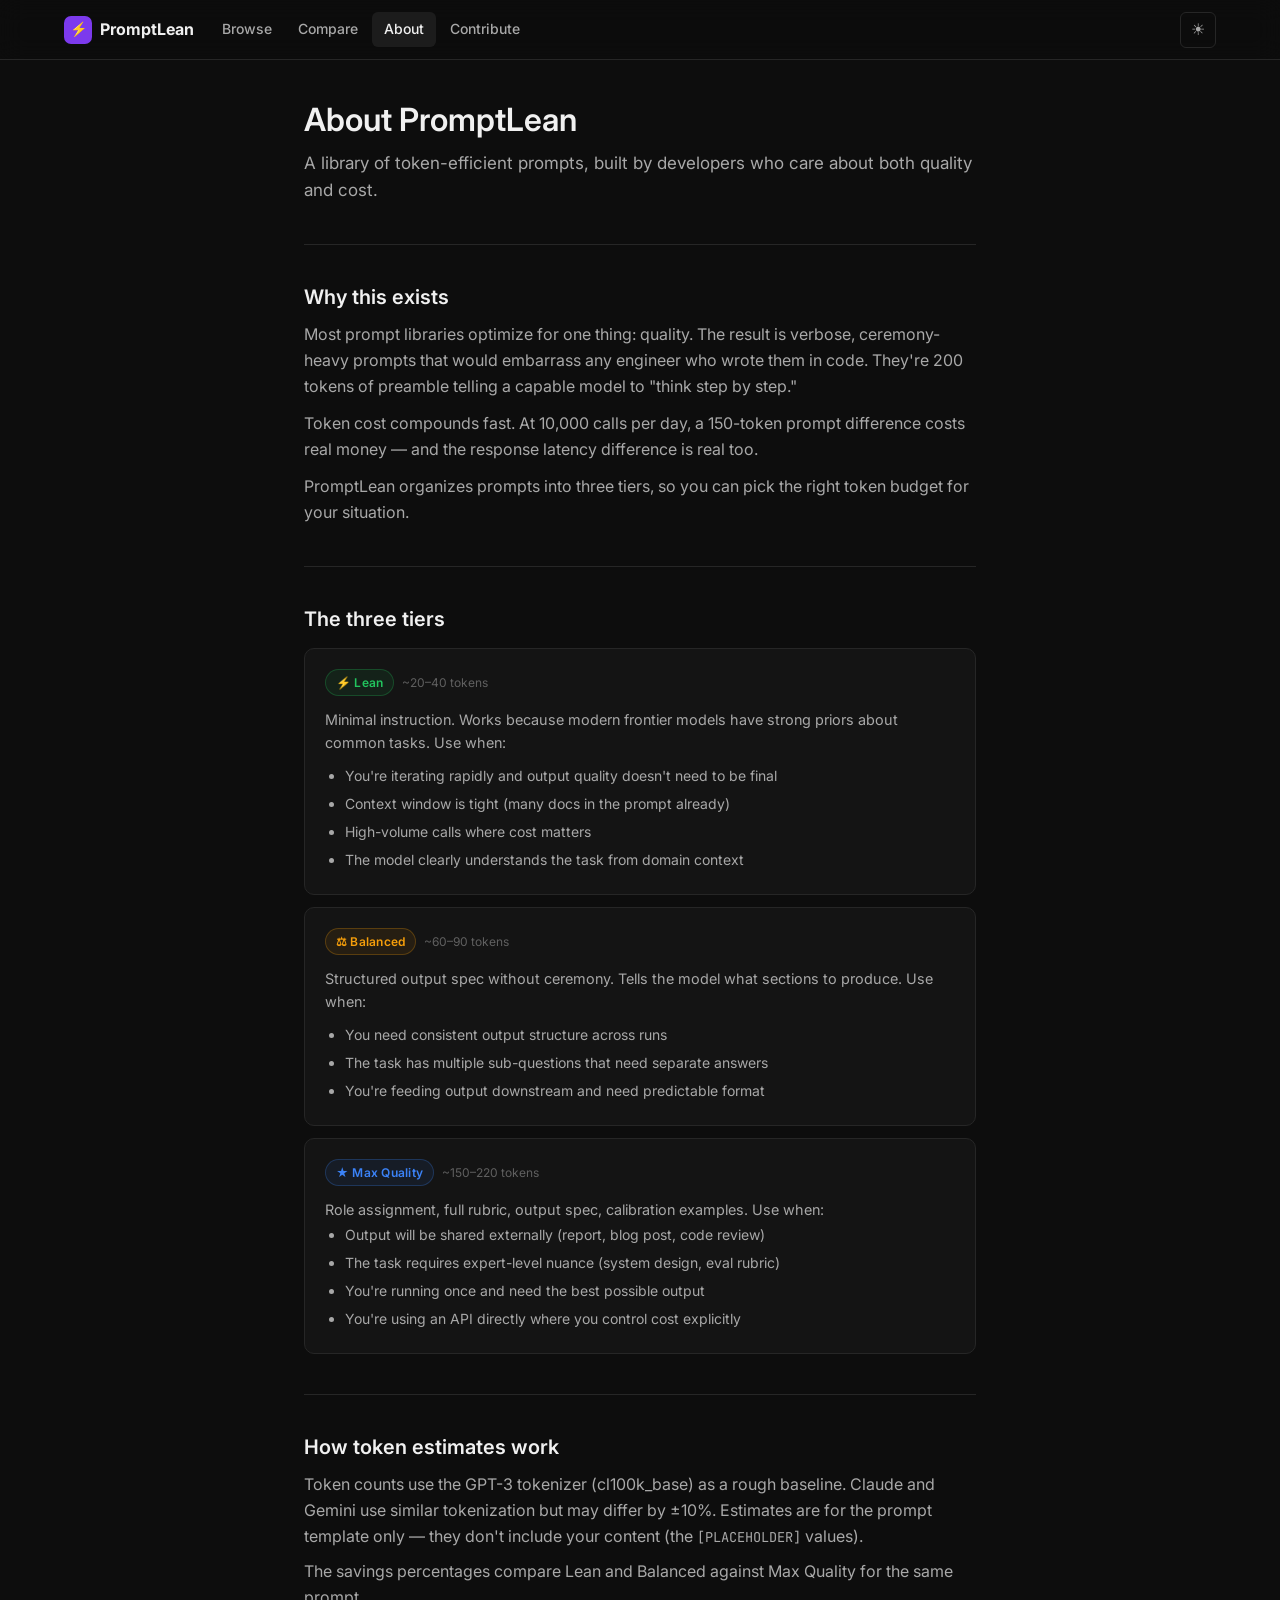
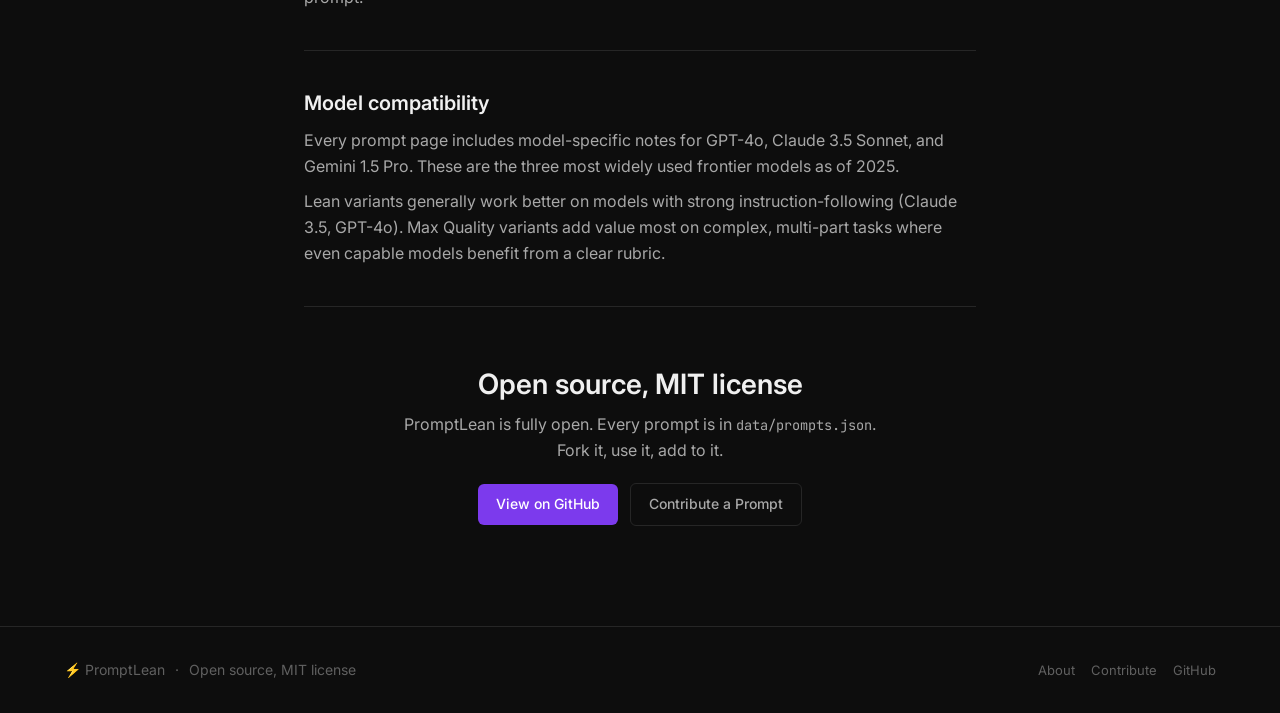
==== about.html @ 7b975cee "feat: build PromptLean static site from scratch Complete static site with no build step, GitHub Page" ====
<!DOCTYPE html>
<html lang="en" data-theme="dark">
<head>
  <meta charset="UTF-8" />
  <meta name="viewport" content="width=device-width, initial-scale=1.0" />
  <title>About — PromptLean</title>
  <meta name="description" content="Why PromptLean exists and how it works.">
  <link rel="preconnect" href="https://fonts.googleapis.com">
  <link href="https://fonts.googleapis.com/css2?family=Inter:wght@400;500;600;700&family=JetBrains+Mono:wght@400;500&display=swap" rel="stylesheet">
  <link rel="stylesheet" href="assets/css/main.css">
</head>
<body>

<nav>
  <div class="nav-inner">
    <a href="index.html" class="nav-logo">
      <div class="nav-logo-icon">⚡</div>
      PromptLean
    </a>
    <div class="nav-links">
      <a href="browse.html" class="nav-link">Browse</a>
      <a href="compare.html" class="nav-link">Compare</a>
      <a href="about.html" class="nav-link active">About</a>
      <a href="contribute.html" class="nav-link">Contribute</a>
    </div>
    <div class="nav-actions">
      <button class="theme-toggle" id="theme-toggle" title="Toggle theme">☀</button>
    </div>
  </div>
</nav>

<main class="page-content">
  <div class="container" style="max-width: 720px;">

    <div class="mb-8">
      <h1 style="font-size: 2rem; margin-bottom: 10px;">About PromptLean</h1>
      <p style="font-size: 1.0625rem;">A library of token-efficient prompts, built by developers who care about both quality and cost.</p>
    </div>

    <div class="divider"></div>

    <div class="mb-8">
      <h2 style="font-size: 1.25rem; margin-bottom: 12px;">Why this exists</h2>
      <p style="margin-bottom: 12px;">Most prompt libraries optimize for one thing: quality. The result is verbose, ceremony-heavy prompts that would embarrass any engineer who wrote them in code. They're 200 tokens of preamble telling a capable model to "think step by step."</p>
      <p style="margin-bottom: 12px;">Token cost compounds fast. At 10,000 calls per day, a 150-token prompt difference costs real money — and the response latency difference is real too.</p>
      <p>PromptLean organizes prompts into three tiers, so you can pick the right token budget for your situation.</p>
    </div>

    <div class="divider"></div>

    <div class="mb-8">
      <h2 style="font-size: 1.25rem; margin-bottom: 16px;">The three tiers</h2>

      <div class="card mb-3">
        <div class="flex-center gap-2 mb-3">
          <span class="badge badge-lean">⚡ Lean</span>
          <span class="text-xs text-3">~20–40 tokens</span>
        </div>
        <p style="font-size: 0.9rem; margin-bottom: 8px;">Minimal instruction. Works because modern frontier models have strong priors about common tasks. Use when:</p>
        <ul style="font-size: 0.875rem; color: var(--text-2); padding-left: 20px; line-height: 2;">
          <li>You're iterating rapidly and output quality doesn't need to be final</li>
          <li>Context window is tight (many docs in the prompt already)</li>
          <li>High-volume calls where cost matters</li>
          <li>The model clearly understands the task from domain context</li>
        </ul>
      </div>

      <div class="card mb-3">
        <div class="flex-center gap-2 mb-3">
          <span class="badge badge-balanced">⚖ Balanced</span>
          <span class="text-xs text-3">~60–90 tokens</span>
        </div>
        <p style="font-size: 0.9rem; margin-bottom: 8px;">Structured output spec without ceremony. Tells the model what sections to produce. Use when:</p>
        <ul style="font-size: 0.875rem; color: var(--text-2); padding-left: 20px; line-height: 2;">
          <li>You need consistent output structure across runs</li>
          <li>The task has multiple sub-questions that need separate answers</li>
          <li>You're feeding output downstream and need predictable format</li>
        </ul>
      </div>

      <div class="card">
        <div class="flex-center gap-2 mb-3">
          <span class="badge badge-quality">★ Max Quality</span>
          <span class="text-xs text-3">~150–220 tokens</span>
        </div>
        <p style="font-size: 0.9rem; margin-bottom-8px;">Role assignment, full rubric, output spec, calibration examples. Use when:</p>
        <ul style="font-size: 0.875rem; color: var(--text-2); padding-left: 20px; line-height: 2;">
          <li>Output will be shared externally (report, blog post, code review)</li>
          <li>The task requires expert-level nuance (system design, eval rubric)</li>
          <li>You're running once and need the best possible output</li>
          <li>You're using an API directly where you control cost explicitly</li>
        </ul>
      </div>
    </div>

    <div class="divider"></div>

    <div class="mb-8">
      <h2 style="font-size: 1.25rem; margin-bottom: 12px;">How token estimates work</h2>
      <p style="margin-bottom: 10px;">Token counts use the GPT-3 tokenizer (cl100k_base) as a rough baseline. Claude and Gemini use similar tokenization but may differ by ±10%. Estimates are for the prompt template only — they don't include your content (the <code style="font-family: var(--font-mono); font-size: 0.85em;">[PLACEHOLDER]</code> values).</p>
      <p>The savings percentages compare Lean and Balanced against Max Quality for the same prompt.</p>
    </div>

    <div class="divider"></div>

    <div class="mb-8">
      <h2 style="font-size: 1.25rem; margin-bottom: 12px;">Model compatibility</h2>
      <p style="margin-bottom: 10px;">Every prompt page includes model-specific notes for GPT-4o, Claude 3.5 Sonnet, and Gemini 1.5 Pro. These are the three most widely used frontier models as of 2025.</p>
      <p>Lean variants generally work better on models with strong instruction-following (Claude 3.5, GPT-4o). Max Quality variants add value most on complex, multi-part tasks where even capable models benefit from a clear rubric.</p>
    </div>

    <div class="divider"></div>

    <div style="text-align: center; padding: 20px 0;">
      <h2 style="margin-bottom: 10px;">Open source, MIT license</h2>
      <p style="margin-bottom: 20px; max-width: 480px; margin-left: auto; margin-right: auto;">PromptLean is fully open. Every prompt is in <code style="font-family: var(--font-mono); font-size: 0.85em;">data/prompts.json</code>. Fork it, use it, add to it.</p>
      <div class="flex-center gap-3" style="justify-content: center; flex-wrap: wrap;">
        <a href="https://github.com/kishormorol/promptlean" class="btn btn-primary" target="_blank">View on GitHub</a>
        <a href="contribute.html" class="btn btn-ghost">Contribute a Prompt</a>
      </div>
    </div>

  </div>
</main>

<footer>
  <div class="footer-inner">
    <div class="footer-left">
      <span>⚡ PromptLean</span>
      <span>·</span>
      <span>Open source, MIT license</span>
    </div>
    <div class="footer-links">
      <a href="about.html" class="footer-link">About</a>
      <a href="contribute.html" class="footer-link">Contribute</a>
      <a href="https://github.com/kishormorol/promptlean" class="footer-link" target="_blank">GitHub</a>
    </div>
  </div>
</footer>

<div id="toast"></div>
<script src="assets/js/main.js"></script>
</body>
</html>
---- assets/css/main.css ----
/* PromptLean Design System */
/* Dark mode default, light mode optional */

:root {
  --bg: #0d0d0d;
  --bg-2: #141414;
  --bg-3: #1c1c1c;
  --border: #262626;
  --border-strong: #333333;

  --text: #f0f0f0;
  --text-2: #a8a8a8;
  --text-3: #606060;

  --accent: #7c3aed;
  --accent-light: #a78bfa;
  --accent-bg: rgba(124, 58, 237, 0.1);
  --accent-border: rgba(124, 58, 237, 0.3);

  --lean: #22c55e;
  --lean-bg: rgba(34, 197, 94, 0.08);
  --lean-border: rgba(34, 197, 94, 0.25);

  --balanced: #f59e0b;
  --balanced-bg: rgba(245, 158, 11, 0.08);
  --balanced-border: rgba(245, 158, 11, 0.25);

  --quality: #3b82f6;
  --quality-bg: rgba(59, 130, 246, 0.08);
  --quality-border: rgba(59, 130, 246, 0.25);

  --radius-sm: 6px;
  --radius: 10px;
  --radius-lg: 16px;

  --font-sans: 'Inter', -apple-system, BlinkMacSystemFont, 'Segoe UI', sans-serif;
  --font-mono: 'JetBrains Mono', 'Fira Code', 'Cascadia Code', monospace;

  --nav-h: 60px;
  --max-w: 1200px;

  --transition: 150ms ease;
}

[data-theme="light"] {
  --bg: #fafafa;
  --bg-2: #ffffff;
  --bg-3: #f3f3f3;
  --border: #e5e5e5;
  --border-strong: #d0d0d0;
  --text: #111111;
  --text-2: #555555;
  --text-3: #999999;
  --accent-bg: rgba(124, 58, 237, 0.06);
  --lean-bg: rgba(34, 197, 94, 0.06);
  --balanced-bg: rgba(245, 158, 11, 0.06);
  --quality-bg: rgba(59, 130, 246, 0.06);
}

*, *::before, *::after { box-sizing: border-box; margin: 0; padding: 0; }

html { font-size: 16px; scroll-behavior: smooth; }

body {
  font-family: var(--font-sans);
  background: var(--bg);
  color: var(--text);
  line-height: 1.6;
  min-height: 100vh;
  -webkit-font-smoothing: antialiased;
}

/* ── Typography ─────────────────────────────── */
h1, h2, h3, h4 { line-height: 1.25; font-weight: 600; }
h1 { font-size: 2.5rem; }
h2 { font-size: 1.75rem; }
h3 { font-size: 1.25rem; }
h4 { font-size: 1rem; }

p { color: var(--text-2); }

a { color: var(--accent-light); text-decoration: none; transition: color var(--transition); }
a:hover { color: var(--text); }

code, .mono {
  font-family: var(--font-mono);
  font-size: 0.875em;
}

/* ── Layout ─────────────────────────────────── */
.container {
  max-width: var(--max-w);
  margin: 0 auto;
  padding: 0 24px;
}

.page-content {
  padding-top: calc(var(--nav-h) + 40px);
  padding-bottom: 80px;
  min-height: 100vh;
}

/* ── Nav ─────────────────────────────────────── */
nav {
  position: fixed;
  top: 0; left: 0; right: 0;
  height: var(--nav-h);
  background: rgba(13, 13, 13, 0.92);
  backdrop-filter: blur(12px);
  border-bottom: 1px solid var(--border);
  z-index: 100;
}

[data-theme="light"] nav {
  background: rgba(250, 250, 250, 0.92);
}

.nav-inner {
  max-width: var(--max-w);
  margin: 0 auto;
  padding: 0 24px;
  height: 100%;
  display: flex;
  align-items: center;
  gap: 8px;
}

.nav-logo {
  display: flex;
  align-items: center;
  gap: 8px;
  font-weight: 700;
  font-size: 1rem;
  color: var(--text);
  text-decoration: none;
  margin-right: 8px;
}

.nav-logo-icon {
  width: 28px;
  height: 28px;
  background: var(--accent);
  border-radius: 7px;
  display: flex;
  align-items: center;
  justify-content: center;
  font-size: 14px;
}

.nav-links {
  display: flex;
  align-items: center;
  gap: 2px;
  flex: 1;
}

.nav-link {
  padding: 6px 12px;
  border-radius: var(--radius-sm);
  font-size: 0.875rem;
  color: var(--text-2);
  transition: all var(--transition);
  font-weight: 500;
}

.nav-link:hover { color: var(--text); background: var(--bg-3); }
.nav-link.active { color: var(--text); background: var(--bg-3); }

.nav-actions {
  display: flex;
  align-items: center;
  gap: 8px;
}

.theme-toggle {
  width: 36px;
  height: 36px;
  border-radius: var(--radius-sm);
  background: transparent;
  border: 1px solid var(--border);
  color: var(--text-2);
  cursor: pointer;
  display: flex;
  align-items: center;
  justify-content: center;
  font-size: 16px;
  transition: all var(--transition);
}
.theme-toggle:hover { border-color: var(--border-strong); color: var(--text); }

.nav-cta {
  padding: 7px 16px;
  background: var(--accent);
  color: #fff;
  border-radius: var(--radius-sm);
  font-size: 0.875rem;
  font-weight: 500;
  transition: opacity var(--transition);
}
.nav-cta:hover { opacity: 0.85; color: #fff; }

/* ── Buttons ─────────────────────────────────── */
.btn {
  display: inline-flex;
  align-items: center;
  gap: 6px;
  padding: 9px 18px;
  border-radius: var(--radius-sm);
  font-size: 0.875rem;
  font-weight: 500;
  cursor: pointer;
  border: none;
  transition: all var(--transition);
  text-decoration: none;
  white-space: nowrap;
}

.btn-primary {
  background: var(--accent);
  color: #fff;
}
.btn-primary:hover { opacity: 0.85; color: #fff; }

.btn-secondary {
  background: var(--bg-3);
  color: var(--text);
  border: 1px solid var(--border);
}
.btn-secondary:hover { border-color: var(--border-strong); color: var(--text); }

.btn-ghost {
  background: transparent;
  color: var(--text-2);
  border: 1px solid var(--border);
}
.btn-ghost:hover { border-color: var(--border-strong); color: var(--text); }

.btn-lg { padding: 12px 24px; font-size: 1rem; border-radius: var(--radius); }
.btn-sm { padding: 5px 12px; font-size: 0.8rem; }

/* ── Badges ──────────────────────────────────── */
.badge {
  display: inline-flex;
  align-items: center;
  gap: 4px;
  padding: 3px 10px;
  border-radius: 999px;
  font-size: 0.75rem;
  font-weight: 600;
  letter-spacing: 0.02em;
}

.badge-lean {
  background: var(--lean-bg);
  color: var(--lean);
  border: 1px solid var(--lean-border);
}

.badge-balanced {
  background: var(--balanced-bg);
  color: var(--balanced);
  border: 1px solid var(--balanced-border);
}

.badge-quality {
  background: var(--quality-bg);
  color: var(--quality);
  border: 1px solid var(--quality-border);
}

.badge-cat {
  background: var(--bg-3);
  color: var(--text-2);
  border: 1px solid var(--border);
}

.badge-featured {
  background: var(--accent-bg);
  color: var(--accent-light);
  border: 1px solid var(--accent-border);
}

/* ── Token pill ──────────────────────────────── */
.token-pill {
  display: inline-flex;
  align-items: center;
  gap: 4px;
  padding: 2px 8px;
  border-radius: 999px;
  font-size: 0.72rem;
  font-weight: 700;
  font-family: var(--font-mono);
}
.token-pill.lean { background: var(--lean-bg); color: var(--lean); }
.token-pill.balanced { background: var(--balanced-bg); color: var(--balanced); }
.token-pill.quality { background: var(--quality-bg); color: var(--quality); }

/* ── Cards ───────────────────────────────────── */
.card {
  background: var(--bg-2);
  border: 1px solid var(--border);
  border-radius: var(--radius);
  padding: 20px;
  transition: border-color var(--transition), box-shadow var(--transition);
}

.card:hover {
  border-color: var(--border-strong);
}

.card-link {
  display: block;
  text-decoration: none;
  color: inherit;
}

.card-link:hover .card { border-color: var(--accent-border); }
.card-link:hover .card-title { color: var(--accent-light); }

.card-header {
  display: flex;
  align-items: flex-start;
  justify-content: space-between;
  gap: 12px;
  margin-bottom: 10px;
}

.card-title {
  font-size: 0.9375rem;
  font-weight: 600;
  color: var(--text);
  transition: color var(--transition);
  line-height: 1.4;
}

.card-desc {
  font-size: 0.8125rem;
  color: var(--text-2);
  line-height: 1.55;
  margin-bottom: 14px;
  display: -webkit-box;
  -webkit-line-clamp: 2;
  -webkit-box-orient: vertical;
  overflow: hidden;
}

.card-meta {
  display: flex;
  align-items: center;
  gap: 8px;
  flex-wrap: wrap;
}

.card-tokens {
  display: flex;
  gap: 4px;
  margin-left: auto;
}

/* ── Grid layouts ─────────────────────────────── */
.grid-3 {
  display: grid;
  grid-template-columns: repeat(auto-fill, minmax(320px, 1fr));
  gap: 16px;
}

.grid-2 {
  display: grid;
  grid-template-columns: repeat(auto-fill, minmax(480px, 1fr));
  gap: 20px;
}

/* ── Search & Filters ────────────────────────── */
.search-bar {
  position: relative;
  max-width: 560px;
}

.search-input {
  width: 100%;
  padding: 11px 16px 11px 42px;
  background: var(--bg-2);
  border: 1px solid var(--border);
  border-radius: var(--radius);
  color: var(--text);
  font-size: 0.9375rem;
  font-family: var(--font-sans);
  outline: none;
  transition: border-color var(--transition);
}

.search-input:focus { border-color: var(--accent); }
.search-input::placeholder { color: var(--text-3); }

.search-icon {
  position: absolute;
  left: 14px;
  top: 50%;
  transform: translateY(-50%);
  color: var(--text-3);
  pointer-events: none;
  font-size: 15px;
}

.filter-row {
  display: flex;
  align-items: center;
  gap: 8px;
  flex-wrap: wrap;
}

.filter-btn {
  padding: 5px 14px;
  border-radius: 999px;
  font-size: 0.8125rem;
  font-weight: 500;
  background: var(--bg-2);
  border: 1px solid var(--border);
  color: var(--text-2);
  cursor: pointer;
  transition: all var(--transition);
}

.filter-btn:hover { border-color: var(--border-strong); color: var(--text); }
.filter-btn.active { background: var(--accent-bg); border-color: var(--accent-border); color: var(--accent-light); }

/* ── Prompt viewer ───────────────────────────── */
.prompt-block {
  background: var(--bg-3);
  border: 1px solid var(--border);
  border-radius: var(--radius);
  overflow: hidden;
}

.prompt-block-header {
  padding: 10px 16px;
  border-bottom: 1px solid var(--border);
  display: flex;
  align-items: center;
  justify-content: space-between;
  gap: 12px;
}

.prompt-block-meta {
  display: flex;
  align-items: center;
  gap: 8px;
}

.prompt-block-actions {
  display: flex;
  gap: 6px;
}

.prompt-text {
  padding: 16px;
  font-family: var(--font-mono);
  font-size: 0.8125rem;
  line-height: 1.7;
  color: var(--text);
  white-space: pre-wrap;
  word-break: break-word;
}

/* ── Variant tabs ────────────────────────────── */
.variant-tabs {
  display: flex;
  gap: 4px;
  padding: 4px;
  background: var(--bg-3);
  border-radius: var(--radius);
  border: 1px solid var(--border);
  width: fit-content;
}

.variant-tab {
  padding: 6px 16px;
  border-radius: 7px;
  font-size: 0.8125rem;
  font-weight: 500;
  cursor: pointer;
  border: none;
  background: transparent;
  color: var(--text-2);
  transition: all var(--transition);
}

.variant-tab.active-lean { background: var(--lean-bg); color: var(--lean); }
.variant-tab.active-balanced { background: var(--balanced-bg); color: var(--balanced); }
.variant-tab.active-quality { background: var(--quality-bg); color: var(--quality); }

/* ── Copy button ─────────────────────────────── */
.copy-btn {
  display: inline-flex;
  align-items: center;
  gap: 5px;
  padding: 5px 10px;
  border-radius: var(--radius-sm);
  font-size: 0.75rem;
  font-weight: 500;
  background: var(--bg-2);
  border: 1px solid var(--border);
  color: var(--text-2);
  cursor: pointer;
  transition: all var(--transition);
}

.copy-btn:hover { border-color: var(--border-strong); color: var(--text); }
.copy-btn.copied { background: var(--lean-bg); border-color: var(--lean-border); color: var(--lean); }

/* ── Stat blocks ─────────────────────────────── */
.stat-grid {
  display: grid;
  grid-template-columns: repeat(auto-fit, minmax(160px, 1fr));
  gap: 12px;
}

.stat-card {
  background: var(--bg-2);
  border: 1px solid var(--border);
  border-radius: var(--radius);
  padding: 16px 20px;
}

.stat-value {
  font-size: 1.75rem;
  font-weight: 700;
  color: var(--text);
  line-height: 1;
  font-family: var(--font-mono);
}

.stat-label {
  font-size: 0.8rem;
  color: var(--text-3);
  margin-top: 4px;
}

/* ── Token savings bar ───────────────────────── */
.savings-bar {
  height: 6px;
  background: var(--bg-3);
  border-radius: 999px;
  overflow: hidden;
}

.savings-fill {
  height: 100%;
  background: var(--lean);
  border-radius: 999px;
  transition: width 0.4s ease;
}

/* ── Hero section ────────────────────────────── */
.hero {
  padding: 80px 0 60px;
  text-align: center;
}

.hero-eyebrow {
  display: inline-flex;
  align-items: center;
  gap: 6px;
  padding: 4px 12px;
  background: var(--accent-bg);
  border: 1px solid var(--accent-border);
  border-radius: 999px;
  font-size: 0.75rem;
  font-weight: 600;
  color: var(--accent-light);
  letter-spacing: 0.05em;
  text-transform: uppercase;
  margin-bottom: 24px;
}

.hero h1 {
  font-size: 3rem;
  font-weight: 700;
  line-height: 1.15;
  margin-bottom: 20px;
  letter-spacing: -0.02em;
}

.hero h1 em {
  font-style: normal;
  background: linear-gradient(135deg, var(--accent-light) 0%, #c084fc 100%);
  -webkit-background-clip: text;
  -webkit-text-fill-color: transparent;
  background-clip: text;
}

.hero-sub {
  font-size: 1.125rem;
  color: var(--text-2);
  max-width: 540px;
  margin: 0 auto 32px;
}

.hero-actions {
  display: flex;
  gap: 12px;
  justify-content: center;
  flex-wrap: wrap;
}

/* ── Section headers ─────────────────────────── */
.section-header {
  display: flex;
  align-items: center;
  justify-content: space-between;
  margin-bottom: 20px;
}

.section-title {
  font-size: 1.25rem;
  font-weight: 600;
}

/* ── Divider ─────────────────────────────────── */
.divider {
  height: 1px;
  background: var(--border);
  margin: 40px 0;
}

/* ── Empty state ─────────────────────────────── */
.empty-state {
  text-align: center;
  padding: 60px 20px;
  color: var(--text-3);
}

.empty-state-icon { font-size: 2.5rem; margin-bottom: 12px; }
.empty-state h3 { color: var(--text-2); margin-bottom: 6px; }

/* ── Toast ───────────────────────────────────── */
#toast {
  position: fixed;
  bottom: 24px;
  right: 24px;
  background: var(--bg-3);
  border: 1px solid var(--border-strong);
  border-radius: var(--radius);
  padding: 10px 16px;
  font-size: 0.875rem;
  color: var(--text);
  z-index: 999;
  opacity: 0;
  transform: translateY(8px);
  transition: all 0.2s ease;
  pointer-events: none;
}

#toast.show {
  opacity: 1;
  transform: translateY(0);
}

/* ── Footer ──────────────────────────────────── */
footer {
  border-top: 1px solid var(--border);
  padding: 32px 0;
  margin-top: auto;
}

.footer-inner {
  max-width: var(--max-w);
  margin: 0 auto;
  padding: 0 24px;
  display: flex;
  align-items: center;
  justify-content: space-between;
  gap: 16px;
  flex-wrap: wrap;
}

.footer-left {
  display: flex;
  align-items: center;
  gap: 10px;
  font-size: 0.875rem;
  color: var(--text-3);
}

.footer-links {
  display: flex;
  gap: 16px;
}

.footer-link {
  font-size: 0.8125rem;
  color: var(--text-3);
  transition: color var(--transition);
}

.footer-link:hover { color: var(--text-2); }

/* ── Compare layout ──────────────────────────── */
.compare-grid {
  display: grid;
  grid-template-columns: 1fr 1fr 1fr;
  gap: 16px;
}

.compare-col {
  background: var(--bg-2);
  border: 1px solid var(--border);
  border-radius: var(--radius);
  overflow: hidden;
}

.compare-col-header {
  padding: 12px 16px;
  border-bottom: 1px solid var(--border);
  display: flex;
  align-items: center;
  justify-content: space-between;
}

.compare-col-body {
  padding: 14px 16px;
}

/* ── Sidebar layout ──────────────────────────── */
.layout-sidebar {
  display: grid;
  grid-template-columns: 260px 1fr;
  gap: 32px;
  align-items: start;
}

.sidebar {
  position: sticky;
  top: calc(var(--nav-h) + 24px);
}

.sidebar-section {
  margin-bottom: 24px;
}

.sidebar-label {
  font-size: 0.7rem;
  font-weight: 700;
  letter-spacing: 0.08em;
  text-transform: uppercase;
  color: var(--text-3);
  margin-bottom: 8px;
}

.sidebar-item {
  display: block;
  padding: 6px 10px;
  border-radius: var(--radius-sm);
  font-size: 0.875rem;
  color: var(--text-2);
  cursor: pointer;
  transition: all var(--transition);
  border: none;
  background: none;
  width: 100%;
  text-align: left;
}
.sidebar-item:hover { color: var(--text); background: var(--bg-3); }
.sidebar-item.active { color: var(--text); background: var(--bg-3); }

/* ── Tag cloud ───────────────────────────────── */
.tag-wrap {
  display: flex;
  gap: 6px;
  flex-wrap: wrap;
}

.tag {
  padding: 3px 10px;
  border-radius: 999px;
  font-size: 0.75rem;
  background: var(--bg-3);
  border: 1px solid var(--border);
  color: var(--text-2);
  cursor: pointer;
  transition: all var(--transition);
}

.tag:hover, .tag.active {
  background: var(--accent-bg);
  border-color: var(--accent-border);
  color: var(--accent-light);
}

/* ── Results count ───────────────────────────── */
.results-meta {
  font-size: 0.8125rem;
  color: var(--text-3);
  margin-bottom: 16px;
}

/* ── Breadcrumb ──────────────────────────────── */
.breadcrumb {
  display: flex;
  align-items: center;
  gap: 6px;
  font-size: 0.8125rem;
  color: var(--text-3);
  margin-bottom: 20px;
}

.breadcrumb a { color: var(--text-3); }
.breadcrumb a:hover { color: var(--text-2); }
.breadcrumb-sep { color: var(--text-3); }

/* ── Responsive ──────────────────────────────── */
@media (max-width: 768px) {
  .hero h1 { font-size: 2rem; }
  .grid-3 { grid-template-columns: 1fr; }
  .compare-grid { grid-template-columns: 1fr; }
  .layout-sidebar { grid-template-columns: 1fr; }
  .sidebar { position: static; }
  .container { padding: 0 16px; }
  .nav-links .nav-link:not(.active) { display: none; }
}

/* ── Utility ─────────────────────────────────── */
.flex { display: flex; }
.flex-center { display: flex; align-items: center; }
.gap-2 { gap: 8px; }
.gap-3 { gap: 12px; }
.gap-4 { gap: 16px; }
.mb-2 { margin-bottom: 8px; }
.mb-3 { margin-bottom: 12px; }
.mb-4 { margin-bottom: 16px; }
.mb-6 { margin-bottom: 24px; }
.mb-8 { margin-bottom: 32px; }
.mt-auto { margin-top: auto; }
.text-2 { color: var(--text-2); }
.text-3 { color: var(--text-3); }
.text-sm { font-size: 0.875rem; }
.text-xs { font-size: 0.75rem; }
.font-mono { font-family: var(--font-mono); }
.w-full { width: 100%; }
.hidden { display: none !important; }
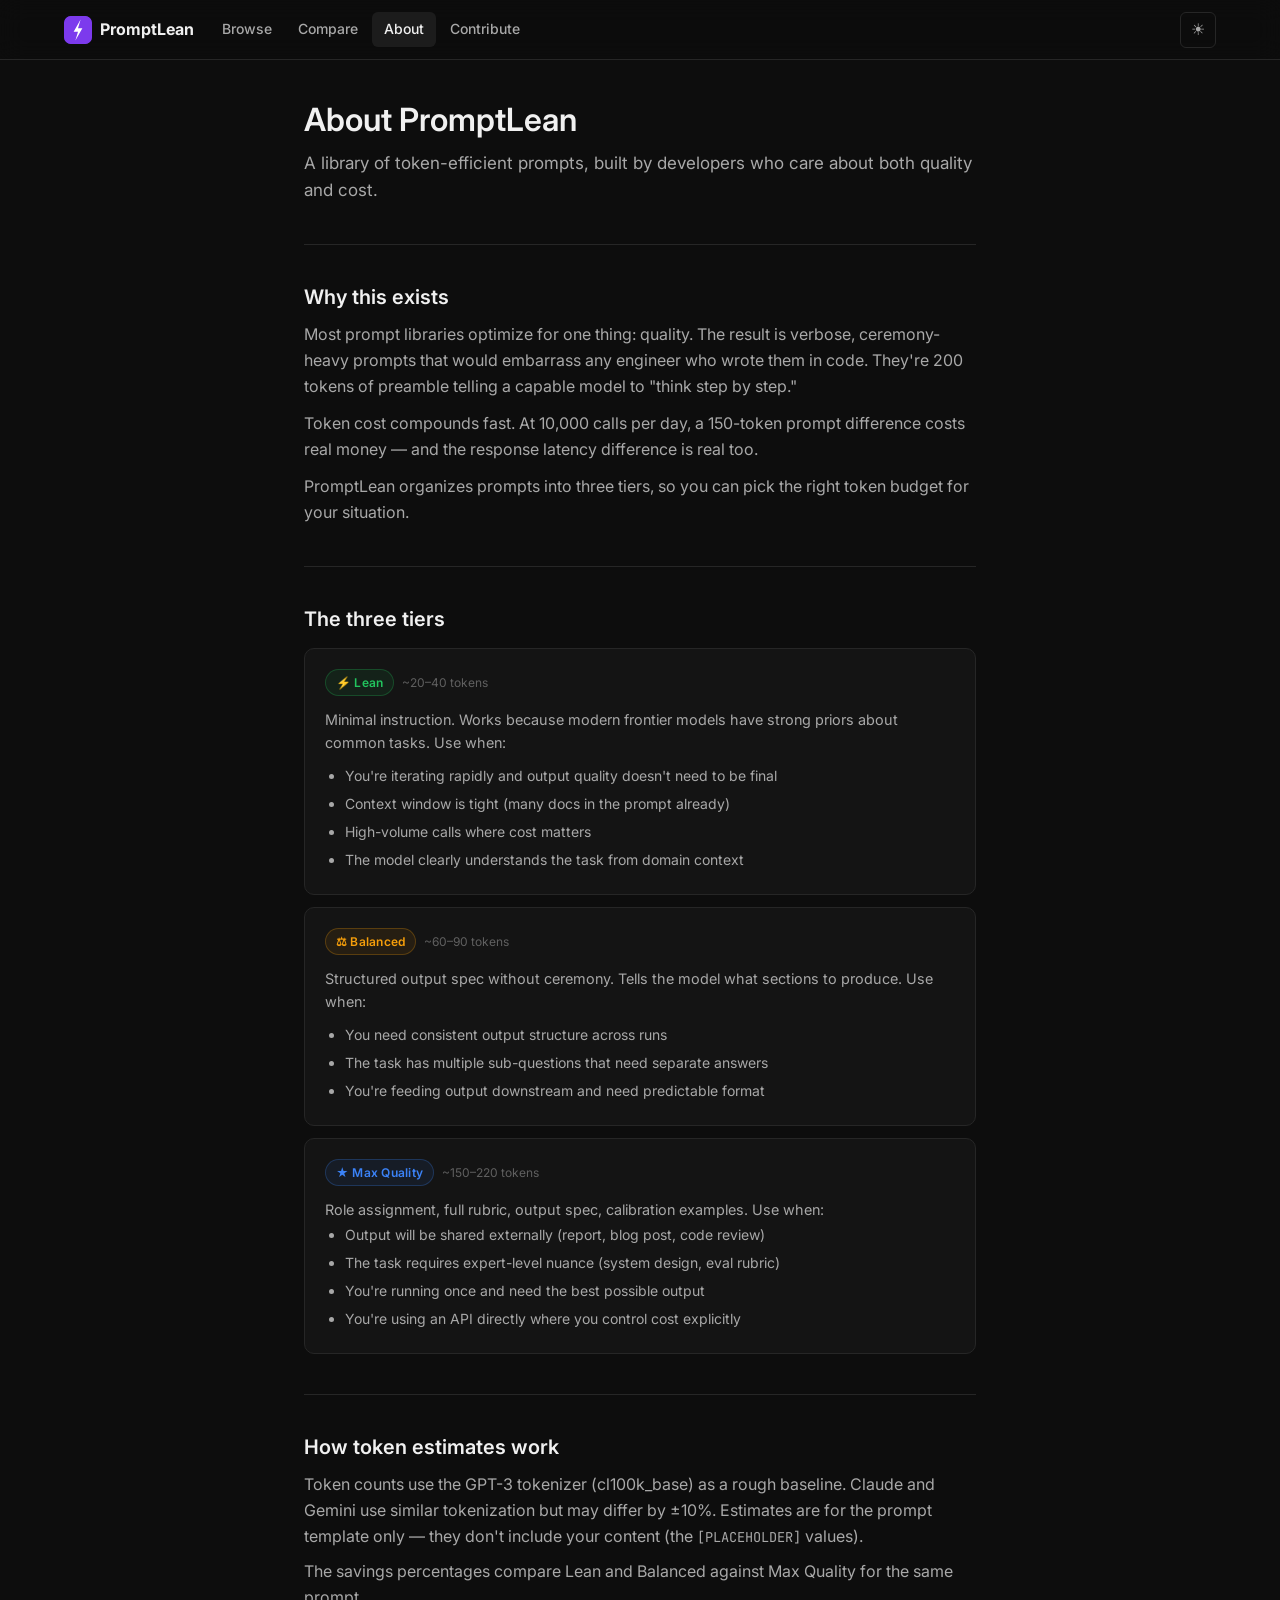
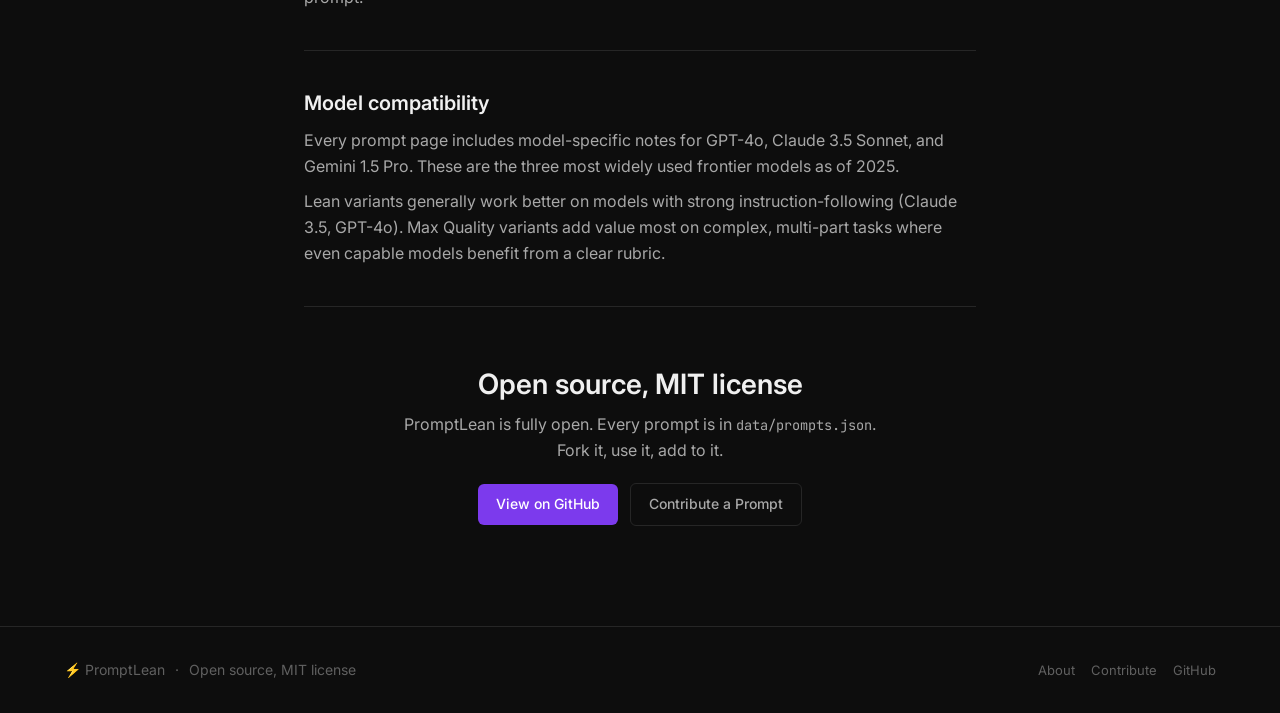
==== commit 5b13e805: "feat: add SVG logo to navbar and favicon - assets/img/logo.svg: purple rounded-rect with white light" ====
--- a/about.html
+++ b/about.html
@@ -2,6 +2,7 @@
 <html lang="en" data-theme="dark">
 <head>
   <meta charset="UTF-8" />
+  <link rel="icon" type="image/svg+xml" href="favicon.svg">
   <meta name="viewport" content="width=device-width, initial-scale=1.0" />
   <title>About — PromptLean</title>
   <meta name="description" content="Why PromptLean exists and how it works.">
@@ -14,7 +15,7 @@
 <nav>
   <div class="nav-inner">
     <a href="index.html" class="nav-logo">
-      <div class="nav-logo-icon">⚡</div>
+      <img src="assets/img/logo.svg" alt="PromptLean" class="nav-logo-icon" style="border-radius:7px;">
       PromptLean
     </a>
     <div class="nav-links">
--- a/assets/css/main.css
+++ b/assets/css/main.css
@@ -831,6 +831,7 @@
 .mb-6 { margin-bottom: 24px; }
 .mb-8 { margin-bottom: 32px; }
 .mt-auto { margin-top: auto; }
+.ml-auto { margin-left: auto; }
 .text-2 { color: var(--text-2); }
 .text-3 { color: var(--text-3); }
 .text-sm { font-size: 0.875rem; }
@@ -838,3 +839,29 @@
 .font-mono { font-family: var(--font-mono); }
 .w-full { width: 100%; }
 .hidden { display: none !important; }
+
+/* ── Prompt detail layout ────────────────────── */
+.prompt-detail-grid {
+  display: grid;
+  grid-template-columns: 1fr 300px;
+  gap: 40px;
+  align-items: start;
+}
+
+/* ── Placeholder highlighting ────────────────── */
+.prompt-text .ph {
+  color: var(--accent-light);
+  background: var(--accent-bg);
+  border-radius: 3px;
+  padding: 0 2px;
+  font-style: italic;
+}
+
+@media (max-width: 860px) {
+  .prompt-detail-grid {
+    grid-template-columns: 1fr;
+  }
+  .prompt-detail-grid aside.sidebar {
+    position: static;
+  }
+}
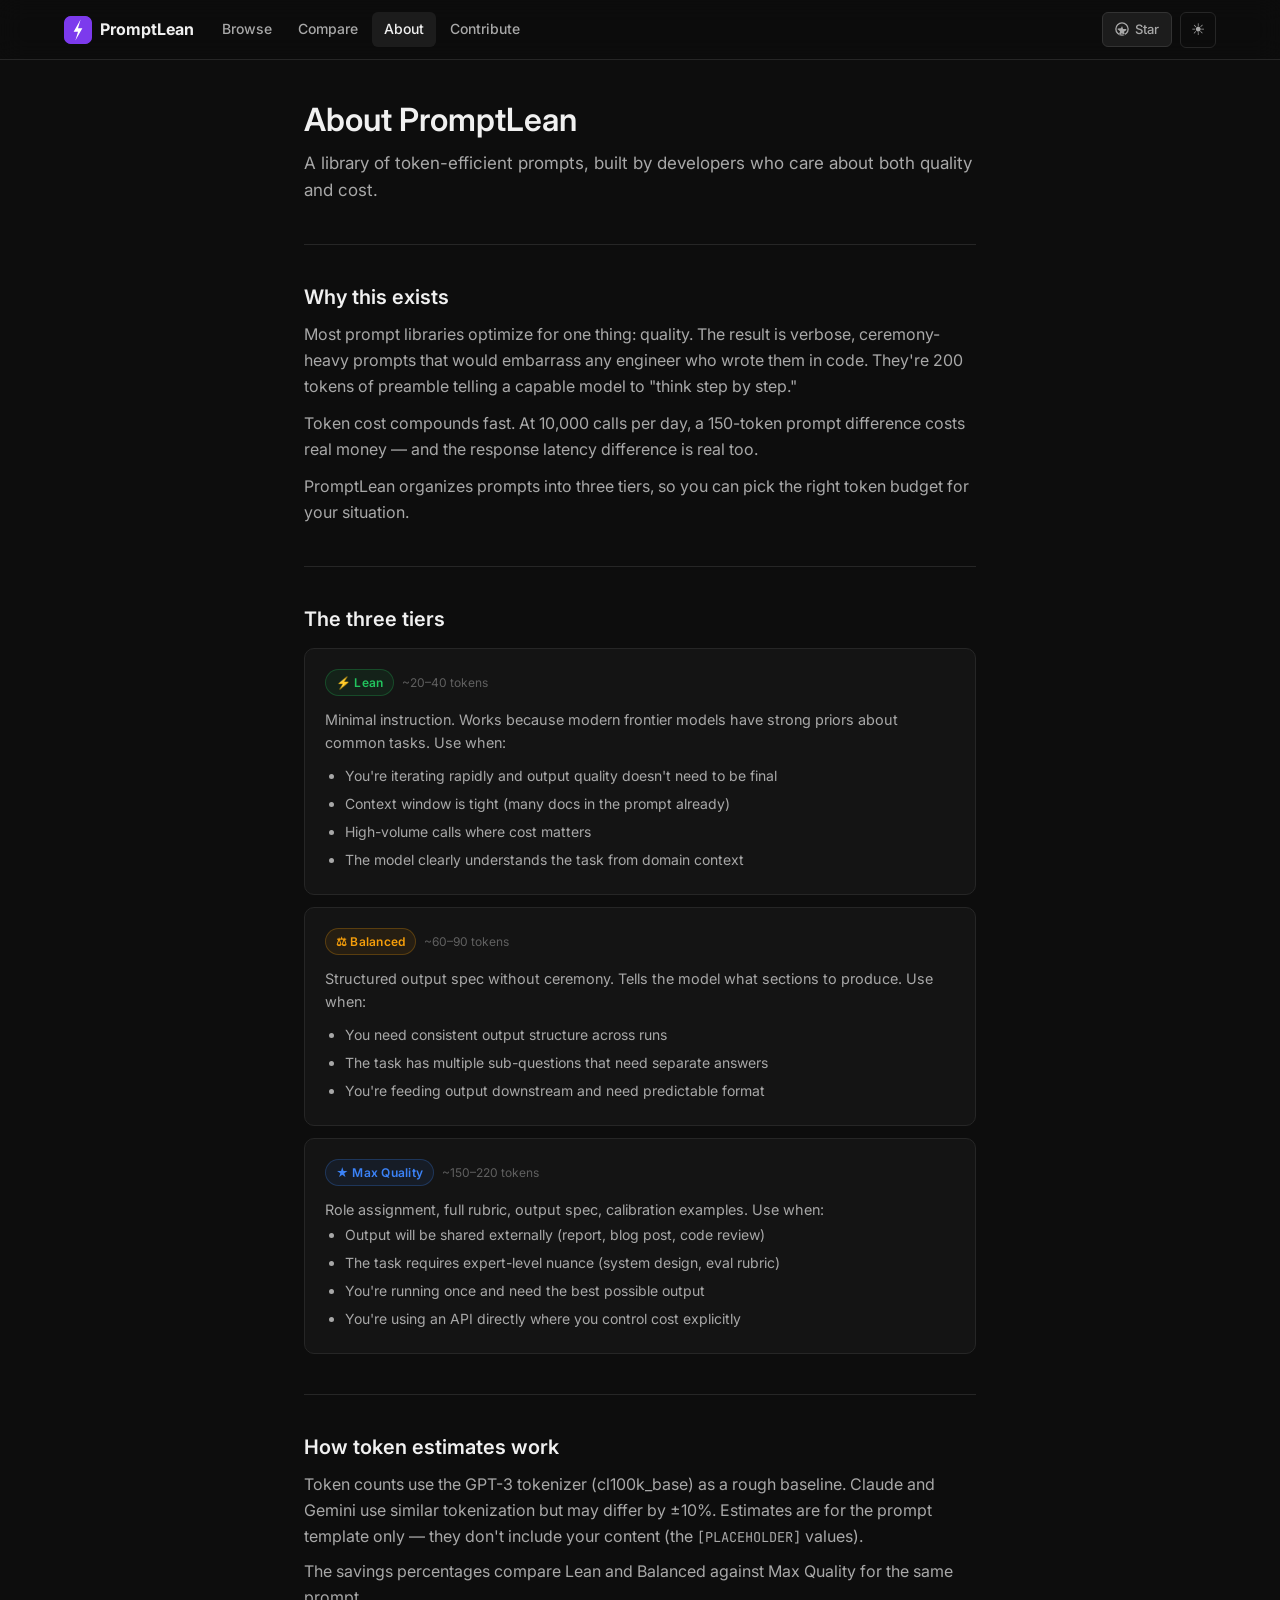
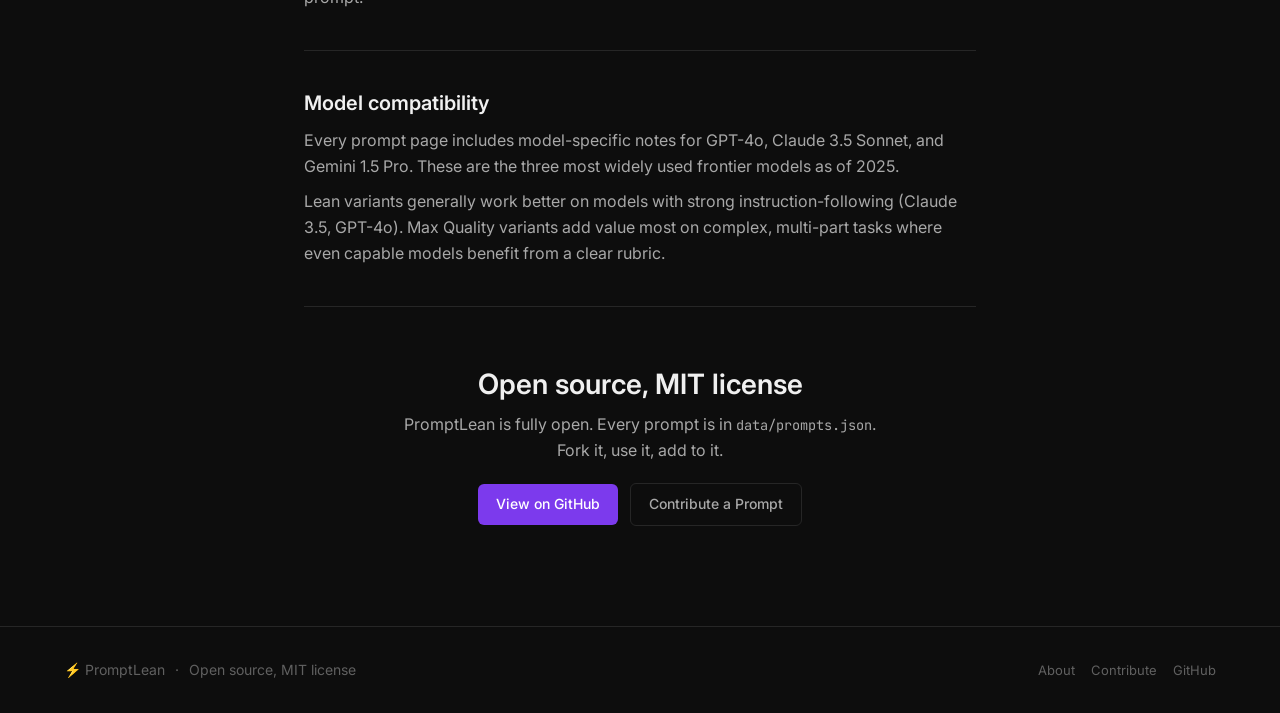
==== commit 9e9f1ac8: "feat: expand library to 31 prompts, add Model x Variant comparison table, GitHub star button - Added" ====
--- a/about.html
+++ b/about.html
@@ -25,6 +25,10 @@
       <a href="contribute.html" class="nav-link">Contribute</a>
     </div>
     <div class="nav-actions">
+      <a href="https://github.com/kishormorol/promptlean" target="_blank" rel="noopener" class="github-star-btn">
+        <svg viewBox="0 0 16 16" fill="currentColor"><path d="M8 .25a7.75 7.75 0 1 0 0 15.5A7.75 7.75 0 0 0 8 .25Zm0 1.5a6.25 6.25 0 1 1 0 12.5A6.25 6.25 0 0 1 8 1.75Zm-.25 3.25a.75.75 0 0 1 .5 0l.963 2.97 3.124.022a.75.75 0 0 1 .44 1.354l-2.527 1.82.972 2.95a.75.75 0 0 1-1.154.838L8 12.845l-2.068 1.414a.75.75 0 0 1-1.154-.838l.972-2.95-2.527-1.82a.75.75 0 0 1 .44-1.354l3.124-.022L7.75 5Z"/></svg>
+        Star
+      </a>
       <button class="theme-toggle" id="theme-toggle" title="Toggle theme">☀</button>
     </div>
   </div>
--- a/assets/css/main.css
+++ b/assets/css/main.css
@@ -198,6 +198,27 @@
   transition: opacity var(--transition);
 }
 .nav-cta:hover { opacity: 0.85; color: #fff; }
+
+.github-star-btn {
+  display: inline-flex;
+  align-items: center;
+  gap: 6px;
+  padding: 6px 12px;
+  border: 1px solid var(--border-strong);
+  border-radius: var(--radius-sm);
+  font-size: 0.8125rem;
+  font-weight: 500;
+  color: var(--text-2);
+  background: var(--bg-3);
+  transition: border-color var(--transition), color var(--transition), background var(--transition);
+  white-space: nowrap;
+}
+.github-star-btn:hover {
+  border-color: #f59e0b;
+  color: #f59e0b;
+  background: rgba(245,158,11,0.08);
+}
+.github-star-btn svg { width: 14px; height: 14px; flex-shrink: 0; }
 
 /* ── Buttons ─────────────────────────────────── */
 .btn {
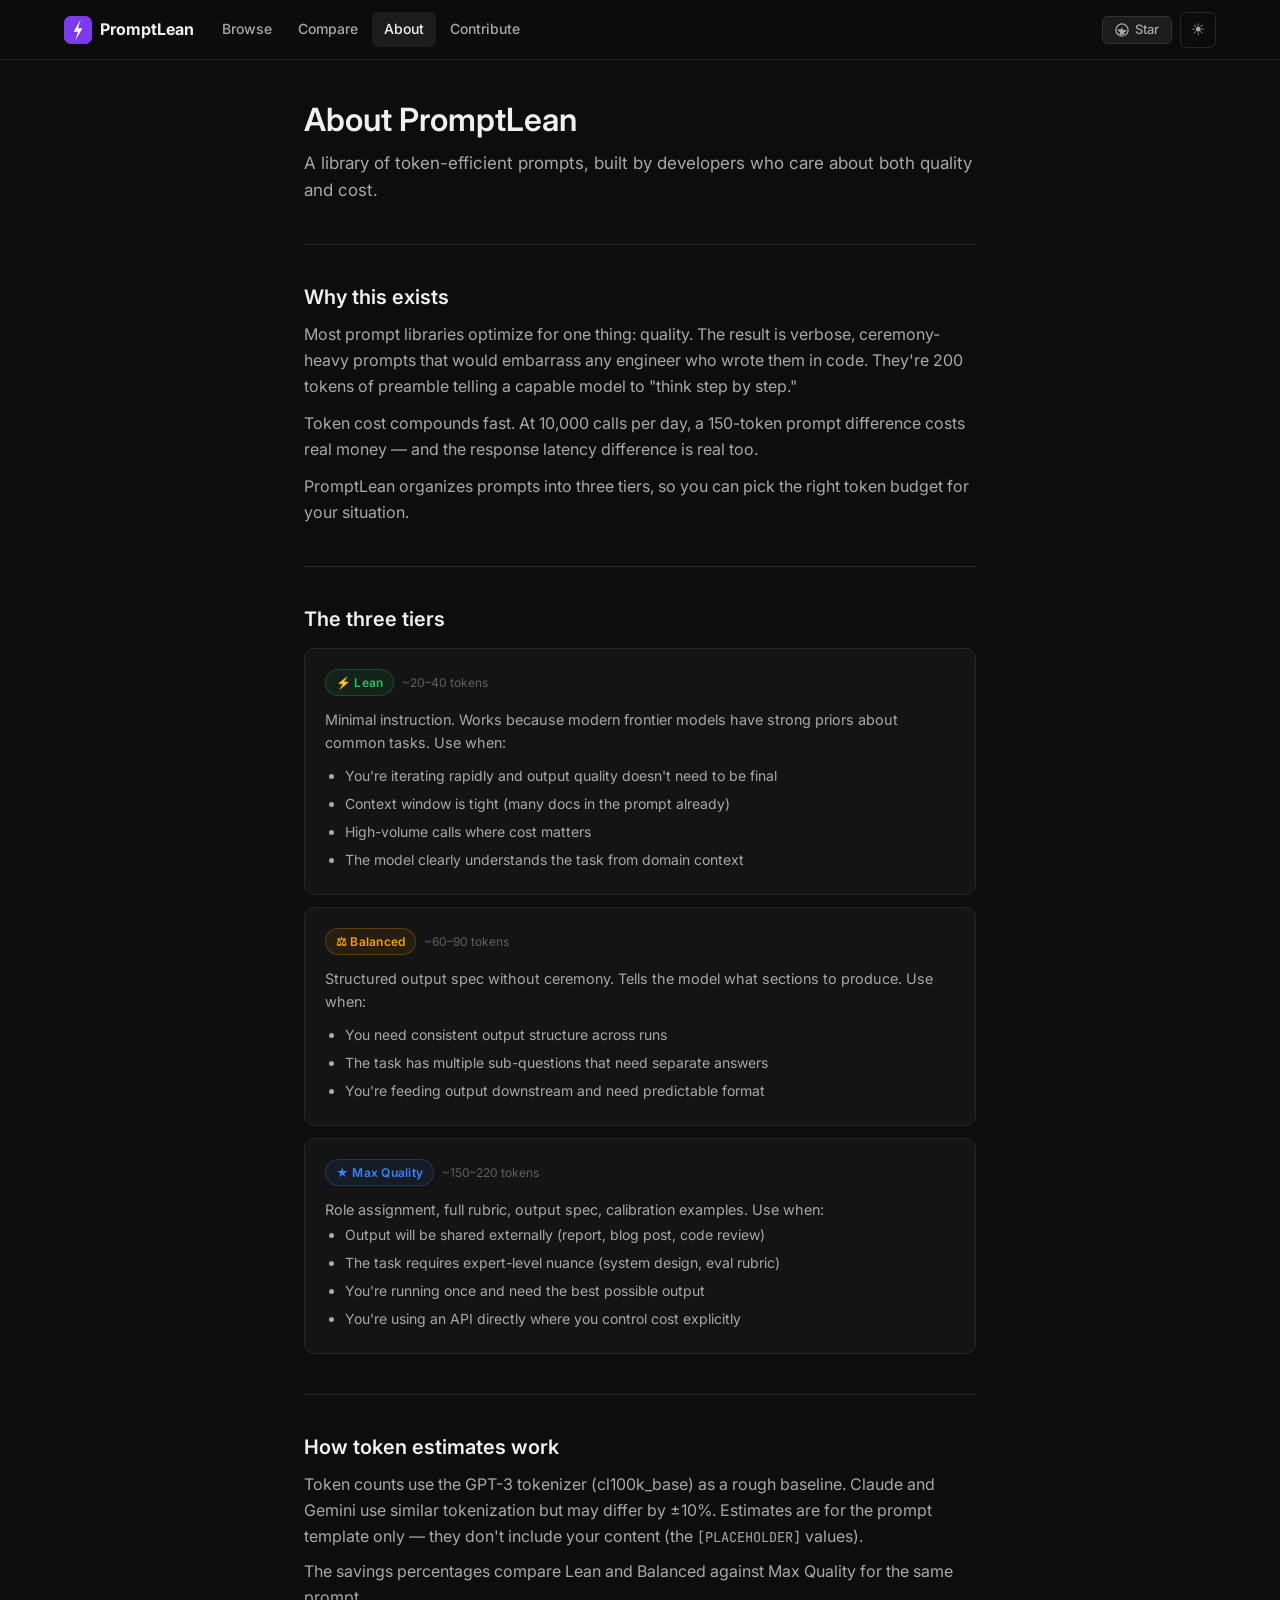
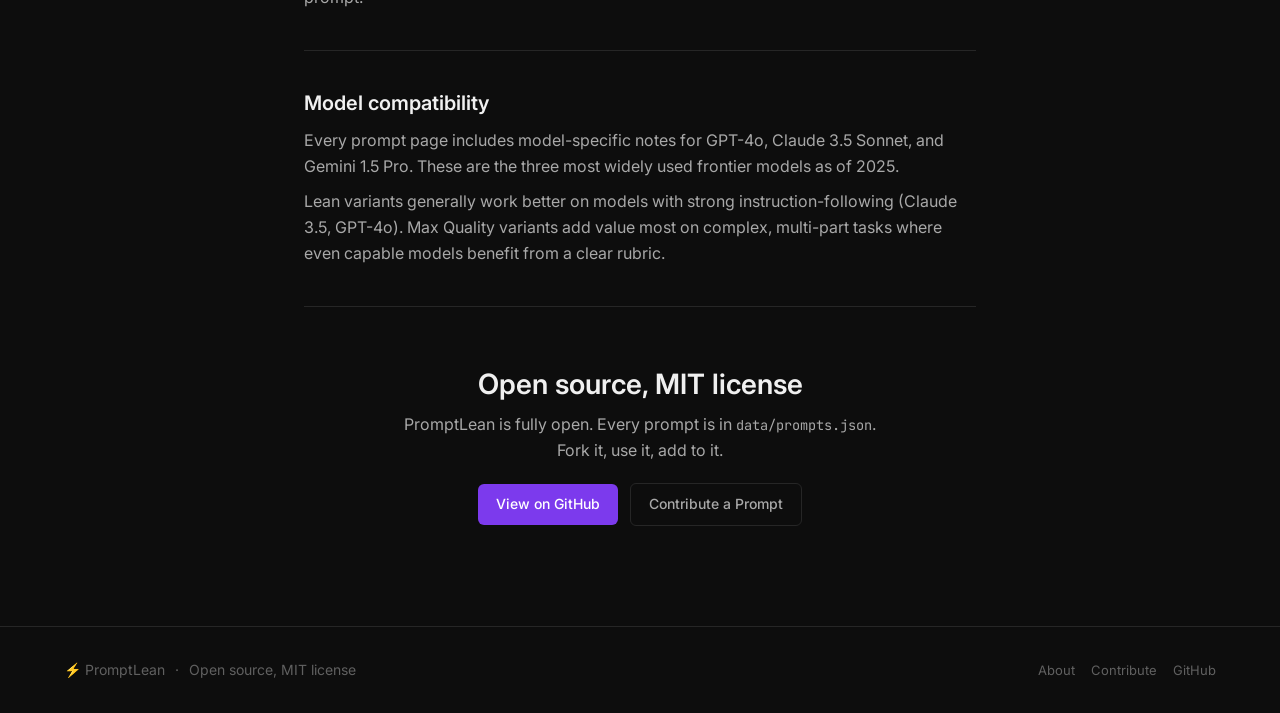
==== commit e7c0257a: "fix: correct vertical alignment of GitHub star button The SVG icon was display:inline by default, ca" ====
--- a/about.html
+++ b/about.html
@@ -27,7 +27,7 @@
     <div class="nav-actions">
       <a href="https://github.com/kishormorol/promptlean" target="_blank" rel="noopener" class="github-star-btn">
         <svg viewBox="0 0 16 16" fill="currentColor"><path d="M8 .25a7.75 7.75 0 1 0 0 15.5A7.75 7.75 0 0 0 8 .25Zm0 1.5a6.25 6.25 0 1 1 0 12.5A6.25 6.25 0 0 1 8 1.75Zm-.25 3.25a.75.75 0 0 1 .5 0l.963 2.97 3.124.022a.75.75 0 0 1 .44 1.354l-2.527 1.82.972 2.95a.75.75 0 0 1-1.154.838L8 12.845l-2.068 1.414a.75.75 0 0 1-1.154-.838l.972-2.95-2.527-1.82a.75.75 0 0 1 .44-1.354l3.124-.022L7.75 5Z"/></svg>
-        Star
+        <span>Star</span>
       </a>
       <button class="theme-toggle" id="theme-toggle" title="Toggle theme">☀</button>
     </div>
--- a/assets/css/main.css
+++ b/assets/css/main.css
@@ -208,6 +208,7 @@
   border-radius: var(--radius-sm);
   font-size: 0.8125rem;
   font-weight: 500;
+  line-height: 1;
   color: var(--text-2);
   background: var(--bg-3);
   transition: border-color var(--transition), color var(--transition), background var(--transition);
@@ -218,7 +219,7 @@
   color: #f59e0b;
   background: rgba(245,158,11,0.08);
 }
-.github-star-btn svg { width: 14px; height: 14px; flex-shrink: 0; }
+.github-star-btn svg { width: 14px; height: 14px; flex-shrink: 0; display: block; }
 
 /* ── Buttons ─────────────────────────────────── */
 .btn {
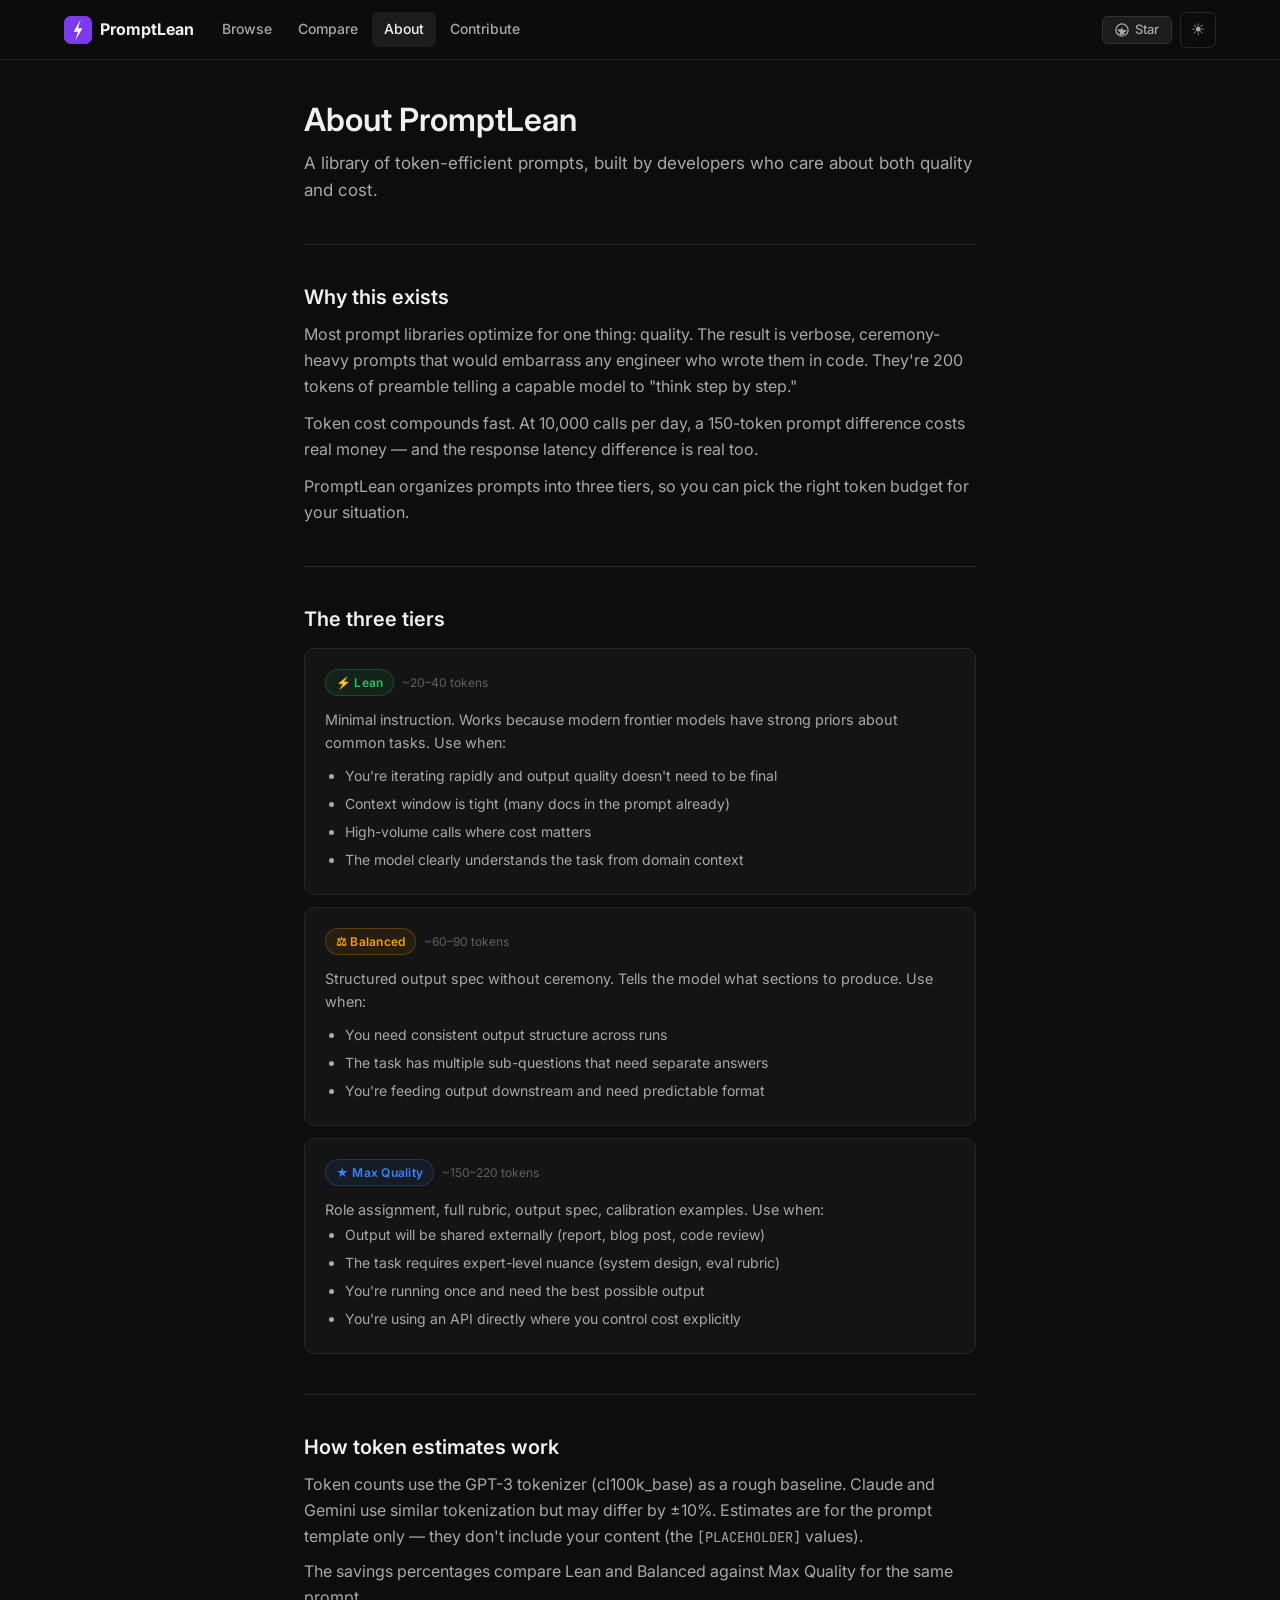
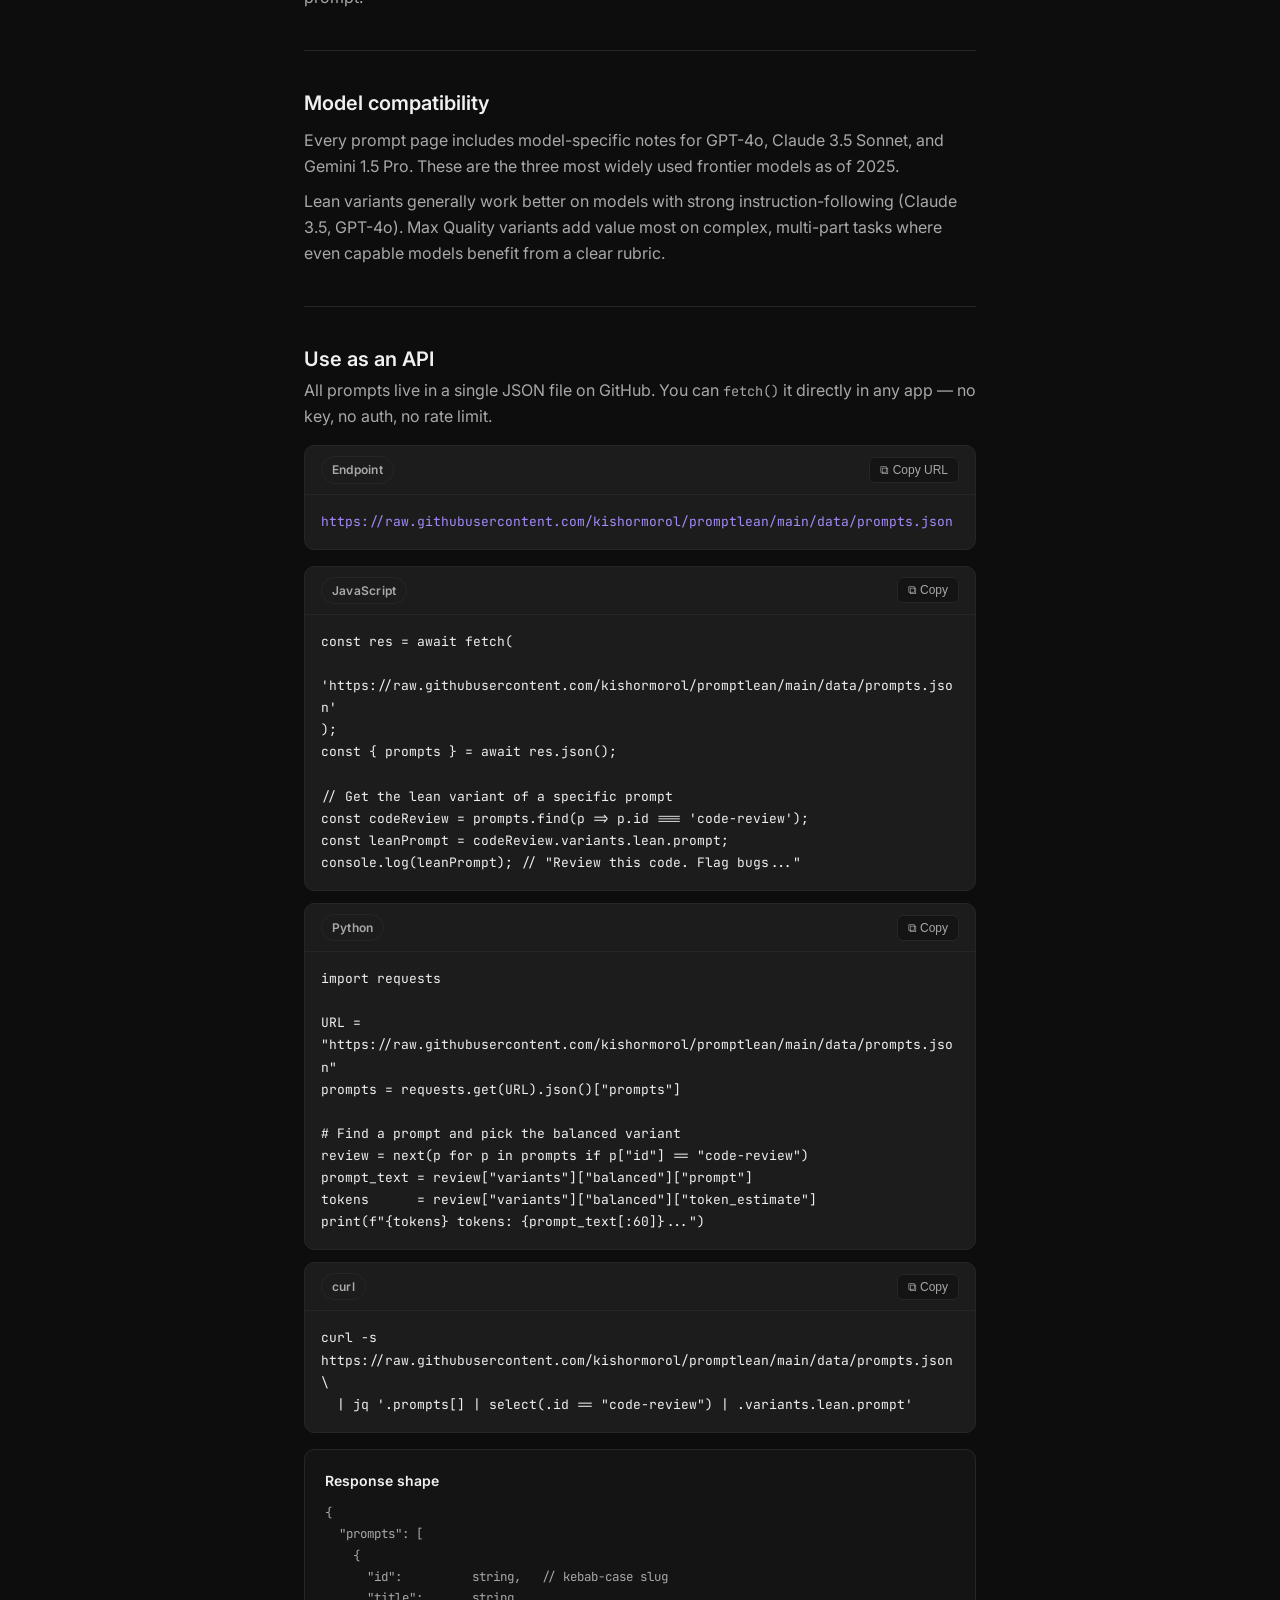
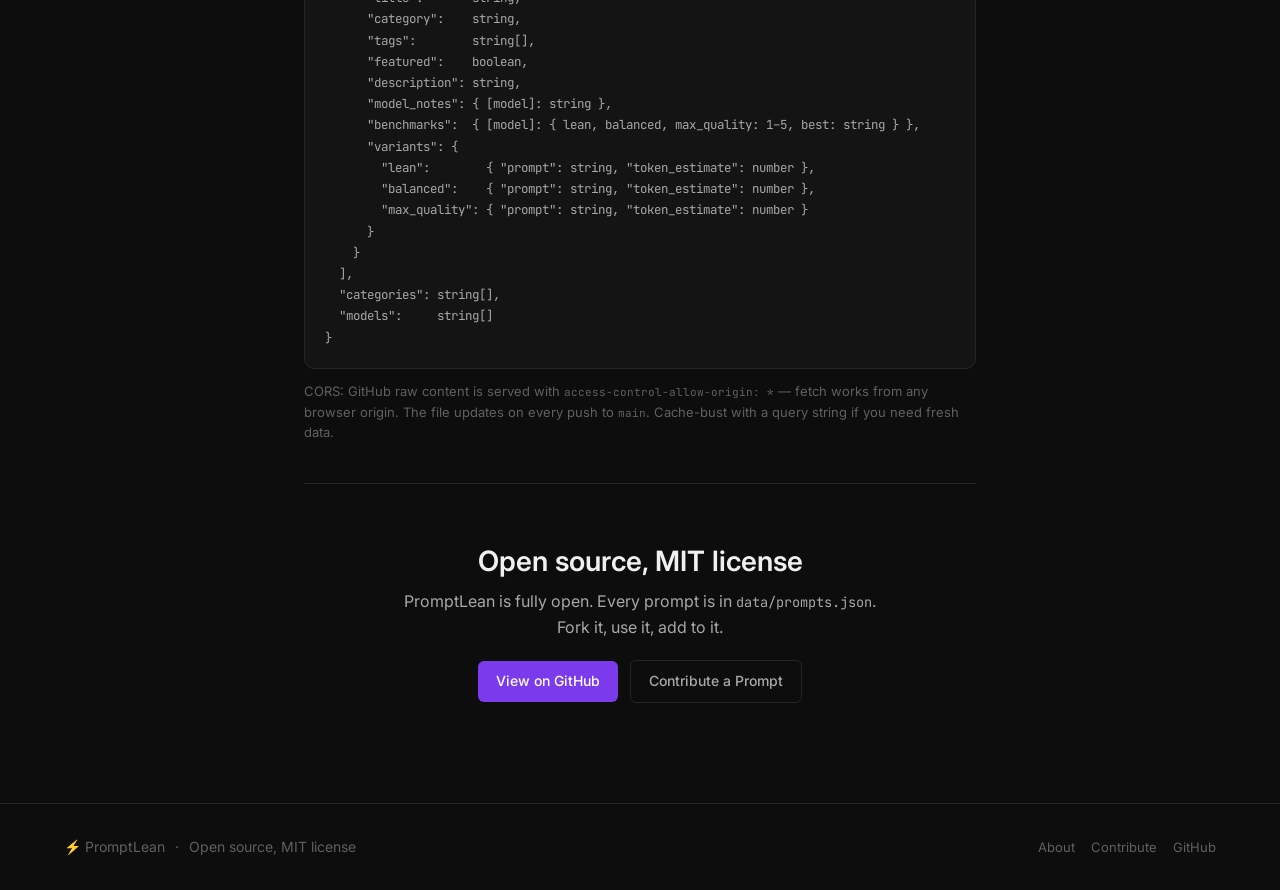
==== commit a9685c1d: "feat: implement all 8 TODO features across Easy, Medium, and Bigger tiers Easy (5): - Prompt Playgro" ====
--- a/about.html
+++ b/about.html
@@ -116,6 +116,97 @@
 
     <div class="divider"></div>
 
+    <div class="mb-8" id="api">
+      <h2 style="font-size: 1.25rem; margin-bottom: 6px;">Use as an API</h2>
+      <p style="margin-bottom: 16px;">All prompts live in a single JSON file on GitHub. You can <code style="font-family: var(--font-mono); font-size: 0.85em;">fetch()</code> it directly in any app — no key, no auth, no rate limit.</p>
+
+      <div class="prompt-block mb-4">
+        <div class="prompt-block-header">
+          <span class="badge badge-cat">Endpoint</span>
+          <button class="copy-btn" onclick="PL.copy('https://raw.githubusercontent.com/kishormorol/promptlean/main/data/prompts.json')">⧉ Copy URL</button>
+        </div>
+        <pre class="prompt-text" style="color: var(--accent-light);">https://raw.githubusercontent.com/kishormorol/promptlean/main/data/prompts.json</pre>
+      </div>
+
+      <div style="display: flex; flex-direction: column; gap: 12px;">
+
+        <div class="prompt-block">
+          <div class="prompt-block-header">
+            <span class="badge badge-cat">JavaScript</span>
+            <button class="copy-btn" onclick="copySnippet('snippet-js')">⧉ Copy</button>
+          </div>
+          <pre class="prompt-text" id="snippet-js">const res = await fetch(
+  'https://raw.githubusercontent.com/kishormorol/promptlean/main/data/prompts.json'
+);
+const { prompts } = await res.json();
+
+// Get the lean variant of a specific prompt
+const codeReview = prompts.find(p => p.id === 'code-review');
+const leanPrompt = codeReview.variants.lean.prompt;
+console.log(leanPrompt); // "Review this code. Flag bugs..."</pre>
+        </div>
+
+        <div class="prompt-block">
+          <div class="prompt-block-header">
+            <span class="badge badge-cat">Python</span>
+            <button class="copy-btn" onclick="copySnippet('snippet-py')">⧉ Copy</button>
+          </div>
+          <pre class="prompt-text" id="snippet-py">import requests
+
+URL = "https://raw.githubusercontent.com/kishormorol/promptlean/main/data/prompts.json"
+prompts = requests.get(URL).json()["prompts"]
+
+# Find a prompt and pick the balanced variant
+review = next(p for p in prompts if p["id"] == "code-review")
+prompt_text = review["variants"]["balanced"]["prompt"]
+tokens      = review["variants"]["balanced"]["token_estimate"]
+print(f"{tokens} tokens: {prompt_text[:60]}...")</pre>
+        </div>
+
+        <div class="prompt-block">
+          <div class="prompt-block-header">
+            <span class="badge badge-cat">curl</span>
+            <button class="copy-btn" onclick="copySnippet('snippet-curl')">⧉ Copy</button>
+          </div>
+          <pre class="prompt-text" id="snippet-curl">curl -s https://raw.githubusercontent.com/kishormorol/promptlean/main/data/prompts.json \
+  | jq '.prompts[] | select(.id == "code-review") | .variants.lean.prompt'</pre>
+        </div>
+
+      </div>
+
+      <div class="card" style="margin-top: 16px;">
+        <div style="font-size: 0.875rem; font-weight: 600; margin-bottom: 10px;">Response shape</div>
+        <pre style="font-family: var(--font-mono); font-size: 0.78rem; color: var(--text-2); line-height: 1.7; white-space: pre-wrap;">{
+  "prompts": [
+    {
+      "id":          string,   // kebab-case slug
+      "title":       string,
+      "category":    string,
+      "tags":        string[],
+      "featured":    boolean,
+      "description": string,
+      "model_notes": { [model]: string },
+      "benchmarks":  { [model]: { lean, balanced, max_quality: 1–5, best: string } },
+      "variants": {
+        "lean":        { "prompt": string, "token_estimate": number },
+        "balanced":    { "prompt": string, "token_estimate": number },
+        "max_quality": { "prompt": string, "token_estimate": number }
+      }
+    }
+  ],
+  "categories": string[],
+  "models":     string[]
+}</pre>
+      </div>
+
+      <p style="margin-top: 12px; font-size: 0.8125rem; color: var(--text-3);">
+        CORS: GitHub raw content is served with <code style="font-family: var(--font-mono); font-size: 0.85em;">access-control-allow-origin: *</code> — fetch works from any browser origin.
+        The file updates on every push to <code style="font-family: var(--font-mono); font-size: 0.85em;">main</code>. Cache-bust with a query string if you need fresh data.
+      </p>
+    </div>
+
+    <div class="divider"></div>
+
     <div style="text-align: center; padding: 20px 0;">
       <h2 style="margin-bottom: 10px;">Open source, MIT license</h2>
       <p style="margin-bottom: 20px; max-width: 480px; margin-left: auto; margin-right: auto;">PromptLean is fully open. Every prompt is in <code style="font-family: var(--font-mono); font-size: 0.85em;">data/prompts.json</code>. Fork it, use it, add to it.</p>
@@ -145,5 +236,11 @@
 
 <div id="toast"></div>
 <script src="assets/js/main.js"></script>
+<script>
+window.copySnippet = (elId) => {
+  const text = document.getElementById(elId)?.textContent || '';
+  PL.copy(text);
+};
+</script>
 </body>
 </html>
--- a/assets/css/main.css
+++ b/assets/css/main.css
@@ -40,6 +40,10 @@
   --max-w: 1200px;
 
   --transition: 150ms ease;
+
+  --community: #e879f9;
+  --community-bg: rgba(232, 121, 249, 0.08);
+  --community-border: rgba(232, 121, 249, 0.25);
 }
 
 [data-theme="light"] {
@@ -887,3 +891,293 @@
     position: static;
   }
 }
+
+/* ── Favorite star ───────────────────────────── */
+.fav-btn {
+  display: inline-flex;
+  align-items: center;
+  justify-content: center;
+  width: 22px;
+  height: 22px;
+  border-radius: 4px;
+  cursor: pointer;
+  color: var(--text-3);
+  font-size: 14px;
+  transition: color var(--transition), transform var(--transition);
+  user-select: none;
+  flex-shrink: 0;
+  margin-left: auto;
+}
+.fav-btn:hover { color: #f59e0b; transform: scale(1.15); }
+.fav-btn.active { color: #f59e0b; }
+
+/* ── Popular badge ───────────────────────────── */
+.badge-popular {
+  background: rgba(245, 158, 11, 0.1);
+  color: #f59e0b;
+  border: 1px solid rgba(245, 158, 11, 0.25);
+}
+
+/* ── Playground ──────────────────────────────── */
+.playground {
+  border: 1px solid var(--accent-border);
+  border-radius: var(--radius);
+  background: var(--accent-bg);
+  overflow: hidden;
+}
+
+.playground-header {
+  padding: 10px 14px;
+  display: flex;
+  align-items: center;
+  justify-content: space-between;
+  border-bottom: 1px solid var(--accent-border);
+  gap: 12px;
+}
+
+.playground-body {
+  padding: 14px;
+}
+
+.playground-inputs {
+  display: grid;
+  grid-template-columns: repeat(auto-fill, minmax(180px, 1fr));
+  gap: 10px;
+  margin-bottom: 12px;
+}
+
+.playground-field label {
+  display: block;
+  font-size: 0.72rem;
+  font-weight: 700;
+  color: var(--accent-light);
+  margin-bottom: 4px;
+  font-family: var(--font-mono);
+  letter-spacing: 0.03em;
+}
+
+.playground-input {
+  width: 100%;
+  padding: 6px 10px;
+  background: var(--bg-2);
+  border: 1px solid var(--accent-border);
+  border-radius: var(--radius-sm);
+  color: var(--text);
+  font-size: 0.8125rem;
+  font-family: var(--font-sans);
+  outline: none;
+  transition: border-color var(--transition);
+}
+.playground-input:focus { border-color: var(--accent-light); }
+
+.playground-preview {
+  background: var(--bg-2);
+  border: 1px solid var(--border);
+  border-radius: var(--radius-sm);
+  padding: 12px 14px;
+  font-family: var(--font-mono);
+  font-size: 0.8125rem;
+  line-height: 1.7;
+  white-space: pre-wrap;
+  word-break: break-word;
+  color: var(--text);
+  min-height: 60px;
+}
+
+/* ── Diff view ───────────────────────────────── */
+.diff-grid {
+  display: grid;
+  grid-template-columns: 1fr 1fr;
+  gap: 12px;
+}
+
+.diff-panel {
+  border: 1px solid var(--border);
+  border-radius: var(--radius);
+  overflow: hidden;
+}
+
+.diff-header {
+  padding: 8px 12px;
+  border-bottom: 1px solid var(--border);
+  background: var(--bg-3);
+  display: flex;
+  align-items: center;
+  justify-content: space-between;
+  gap: 8px;
+}
+
+.diff-body {
+  padding: 14px;
+  font-family: var(--font-mono);
+  font-size: 0.8125rem;
+  line-height: 1.7;
+  white-space: pre-wrap;
+  word-break: break-word;
+  color: var(--text);
+}
+
+.diff-remove {
+  background: rgba(239, 68, 68, 0.15);
+  color: #f87171;
+  border-radius: 2px;
+  text-decoration: line-through;
+  text-decoration-color: rgba(239, 68, 68, 0.4);
+}
+
+.diff-add {
+  background: rgba(34, 197, 94, 0.15);
+  color: #4ade80;
+  border-radius: 2px;
+}
+
+@media (max-width: 640px) {
+  .diff-grid { grid-template-columns: 1fr; }
+}
+
+/* ── Cost estimator ──────────────────────────── */
+.cost-row {
+  display: flex;
+  justify-content: space-between;
+  align-items: center;
+  padding: 6px 0;
+  border-top: 1px solid var(--border);
+}
+
+.cost-select {
+  width: 100%;
+  padding: 7px 10px;
+  background: var(--bg-3);
+  border: 1px solid var(--border);
+  border-radius: var(--radius-sm);
+  color: var(--text);
+  font-size: 0.8125rem;
+  font-family: var(--font-sans);
+  outline: none;
+  cursor: pointer;
+  margin-bottom: 4px;
+  transition: border-color var(--transition);
+}
+.cost-select:focus { border-color: var(--accent); }
+
+/* ── Community variants ──────────────────────── */
+.badge-community {
+  background: var(--community-bg);
+  color: var(--community);
+  border: 1px solid var(--community-border);
+}
+
+.token-pill.community {
+  background: var(--community-bg);
+  color: var(--community);
+}
+
+.community-tab {
+  color: var(--community);
+}
+
+.variant-tab.active-community {
+  background: var(--community-bg);
+  color: var(--community);
+}
+
+/* ── Workflow chain ──────────────────────────── */
+.workflow-steps {
+  display: flex;
+  align-items: center;
+  gap: 6px;
+  flex-wrap: wrap;
+}
+
+.workflow-step {
+  display: inline-flex;
+  align-items: center;
+  gap: 8px;
+  padding: 8px 14px;
+  border-radius: var(--radius);
+  border: 1px solid var(--border);
+  color: var(--text-2);
+  text-decoration: none;
+  font-size: 0.8125rem;
+  background: var(--bg-2);
+  transition: all var(--transition);
+  white-space: nowrap;
+}
+.workflow-step:hover { border-color: var(--accent-border); color: var(--accent-light); }
+.workflow-step.current { border-color: var(--accent-border); background: var(--accent-bg); color: var(--accent-light); }
+.workflow-step.done { border-color: var(--lean-border); background: var(--lean-bg); color: var(--lean); }
+
+.workflow-step-num {
+  width: 20px;
+  height: 20px;
+  border-radius: 50%;
+  background: var(--bg-3);
+  display: flex;
+  align-items: center;
+  justify-content: center;
+  font-size: 0.7rem;
+  font-weight: 700;
+  flex-shrink: 0;
+}
+.workflow-step.current .workflow-step-num { background: var(--accent); color: #fff; }
+.workflow-step.done    .workflow-step-num { background: var(--lean);   color: #fff; }
+
+.workflow-arrow {
+  color: var(--text-3);
+  font-size: 1rem;
+  flex-shrink: 0;
+  line-height: 1;
+}
+
+/* ── Prompt builder form ─────────────────────── */
+.builder-field {
+  display: flex;
+  flex-direction: column;
+}
+
+.builder-label {
+  font-size: 0.75rem;
+  font-weight: 700;
+  color: var(--text-3);
+  letter-spacing: 0.05em;
+  text-transform: uppercase;
+  margin-bottom: 6px;
+}
+
+.builder-input {
+  width: 100%;
+  padding: 8px 12px;
+  background: var(--bg-3);
+  border: 1px solid var(--border);
+  border-radius: var(--radius-sm);
+  color: var(--text);
+  font-size: 0.875rem;
+  font-family: var(--font-sans);
+  outline: none;
+  transition: border-color var(--transition);
+}
+.builder-input:focus { border-color: var(--accent); }
+.builder-input::placeholder { color: var(--text-3); }
+
+.builder-textarea {
+  font-family: var(--font-mono);
+  font-size: 0.8125rem;
+  resize: vertical;
+  line-height: 1.6;
+}
+
+.builder-token-count {
+  font-size: 0.72rem;
+  font-family: var(--font-mono);
+  font-weight: 700;
+  color: var(--text-3);
+  background: var(--bg-3);
+  border: 1px solid var(--border);
+  border-radius: 999px;
+  padding: 1px 8px;
+}
+
+@media (max-width: 580px) {
+  .builder-field + .builder-field { margin-top: 0; }
+  [style*="grid-template-columns: 1fr 1fr"] { grid-template-columns: 1fr !important; }
+}
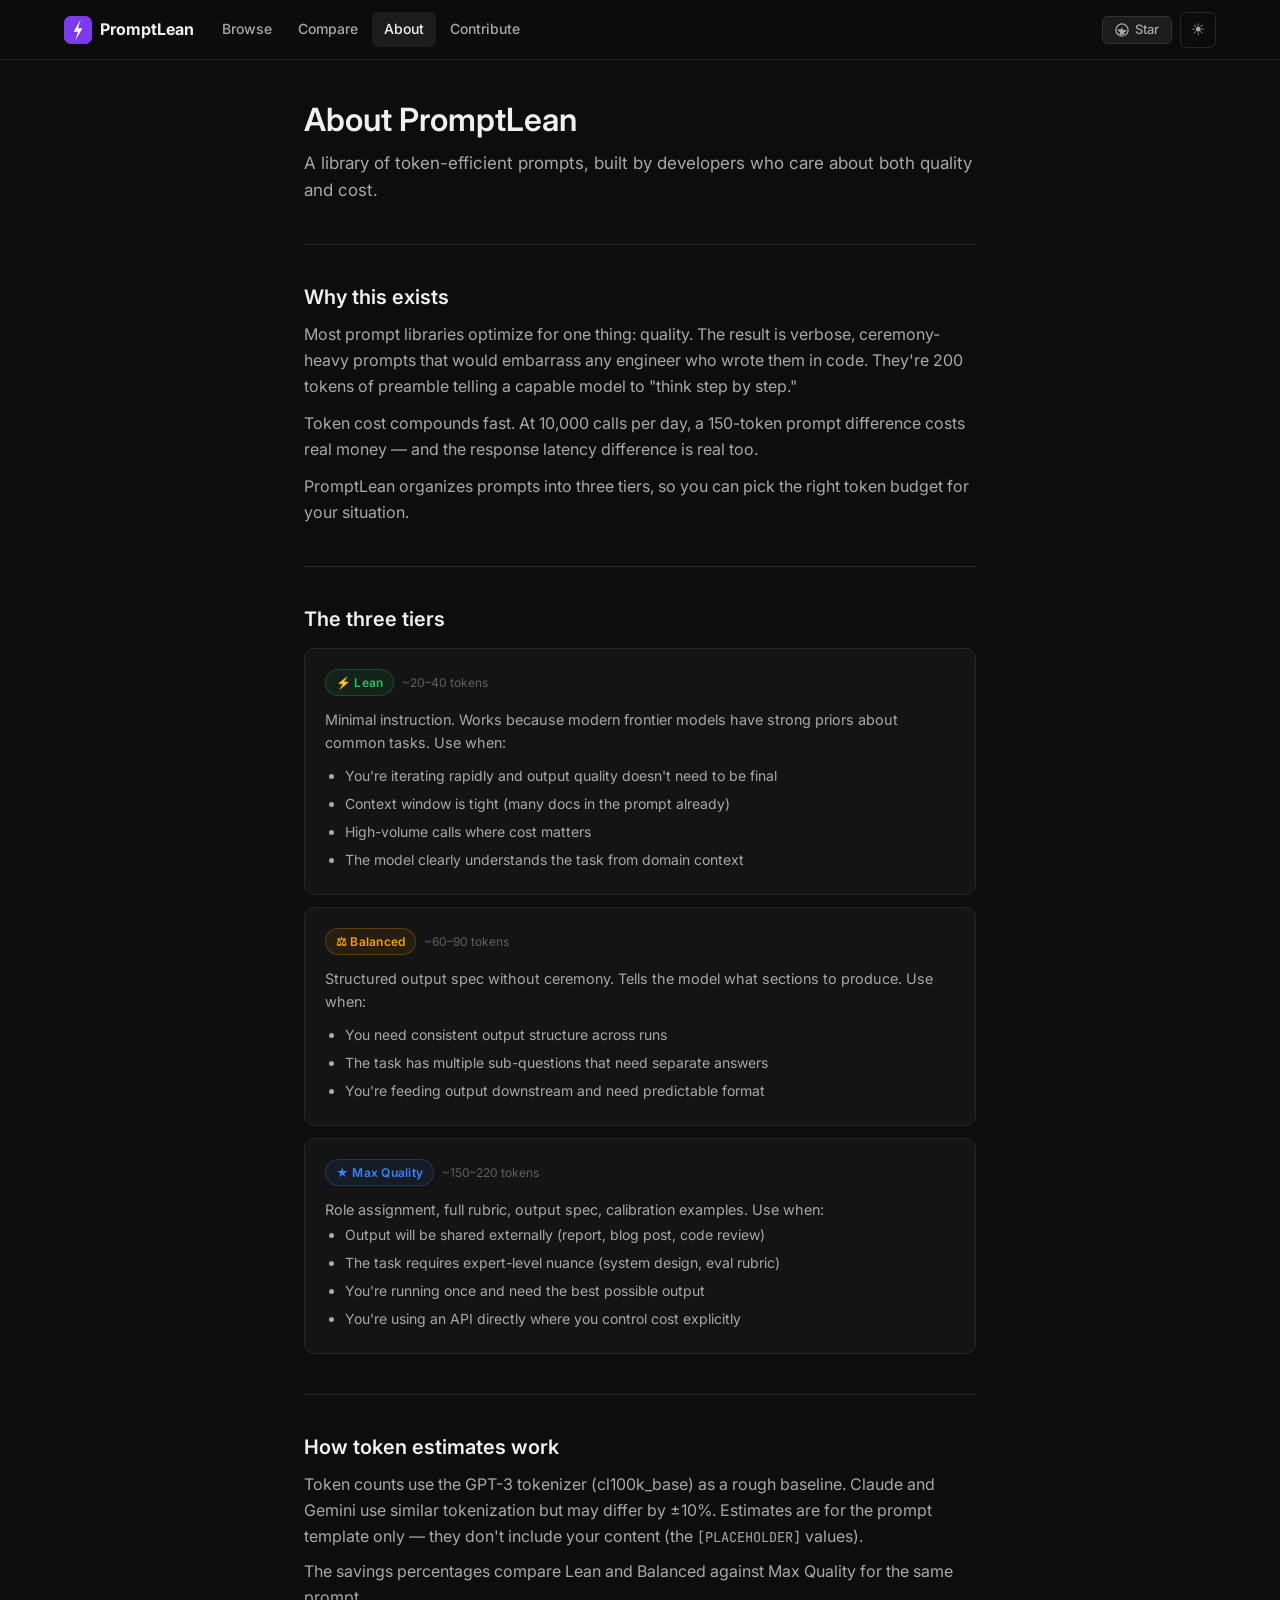
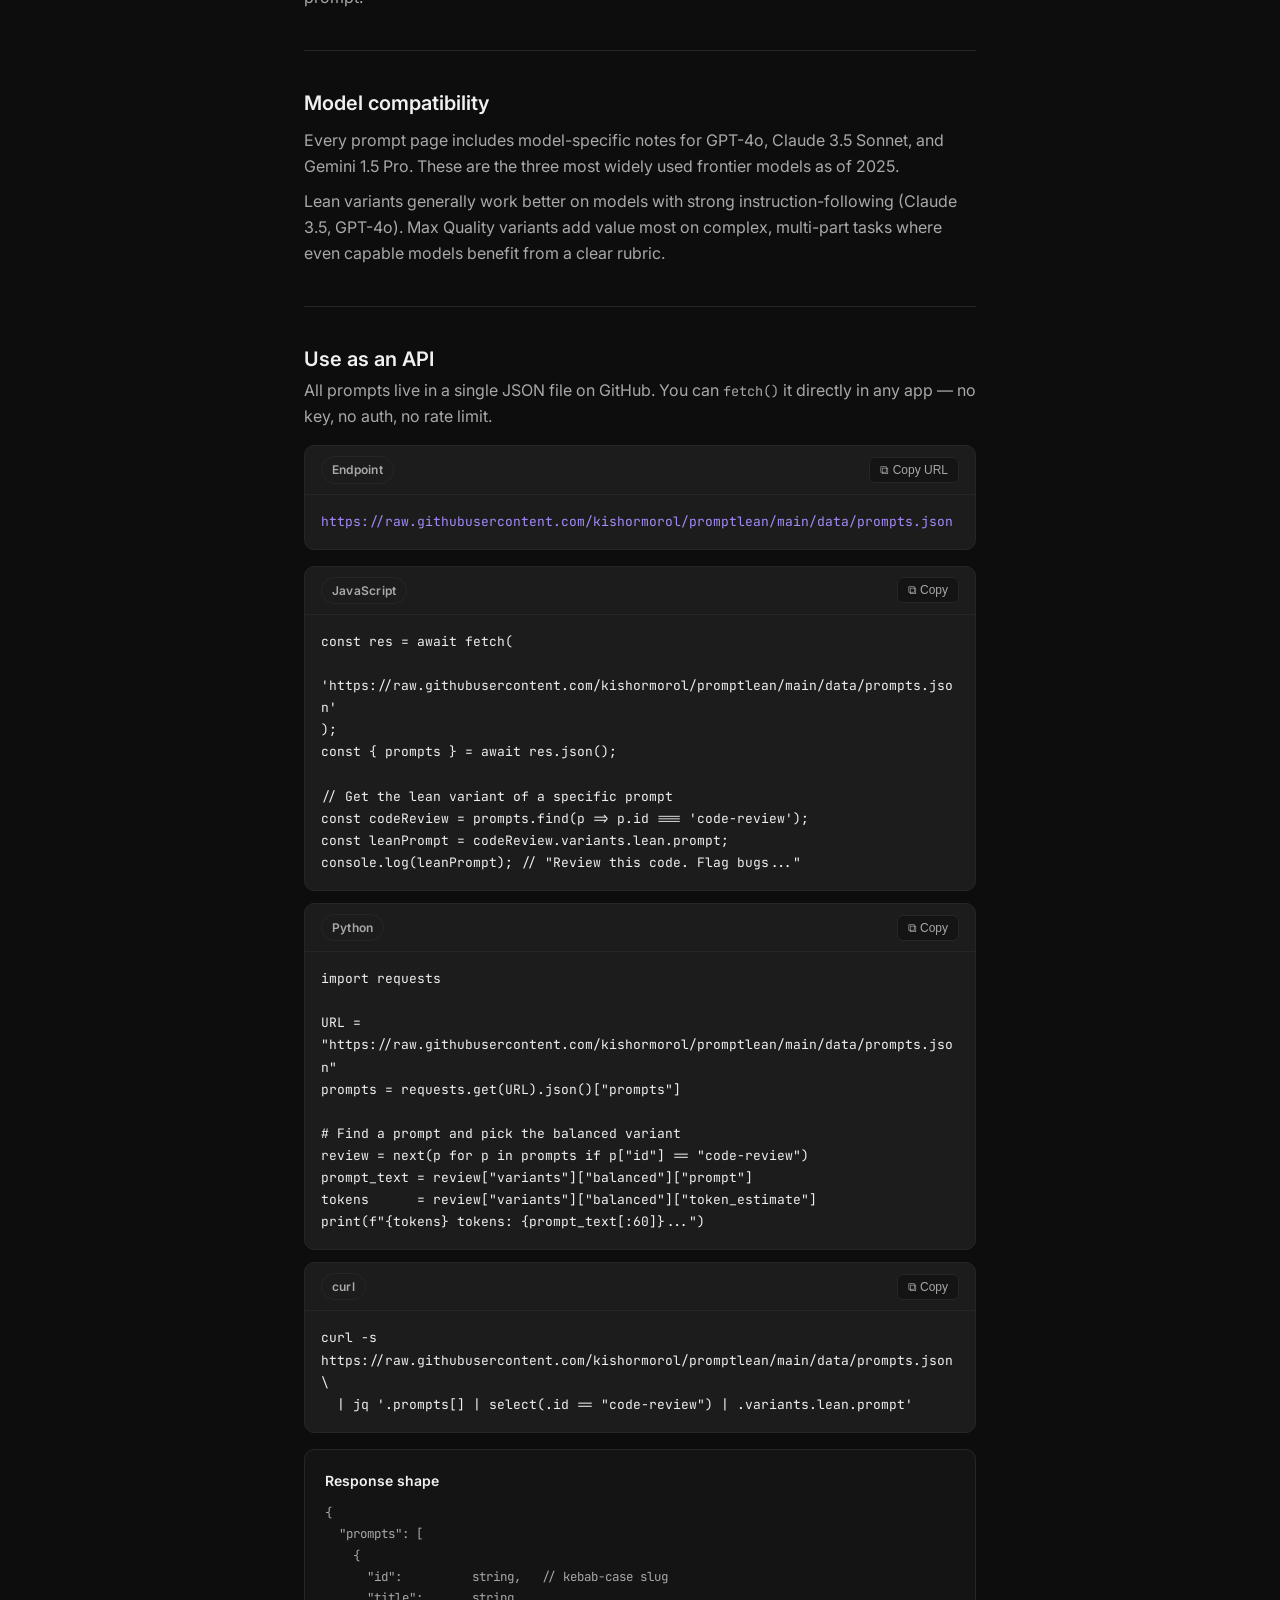
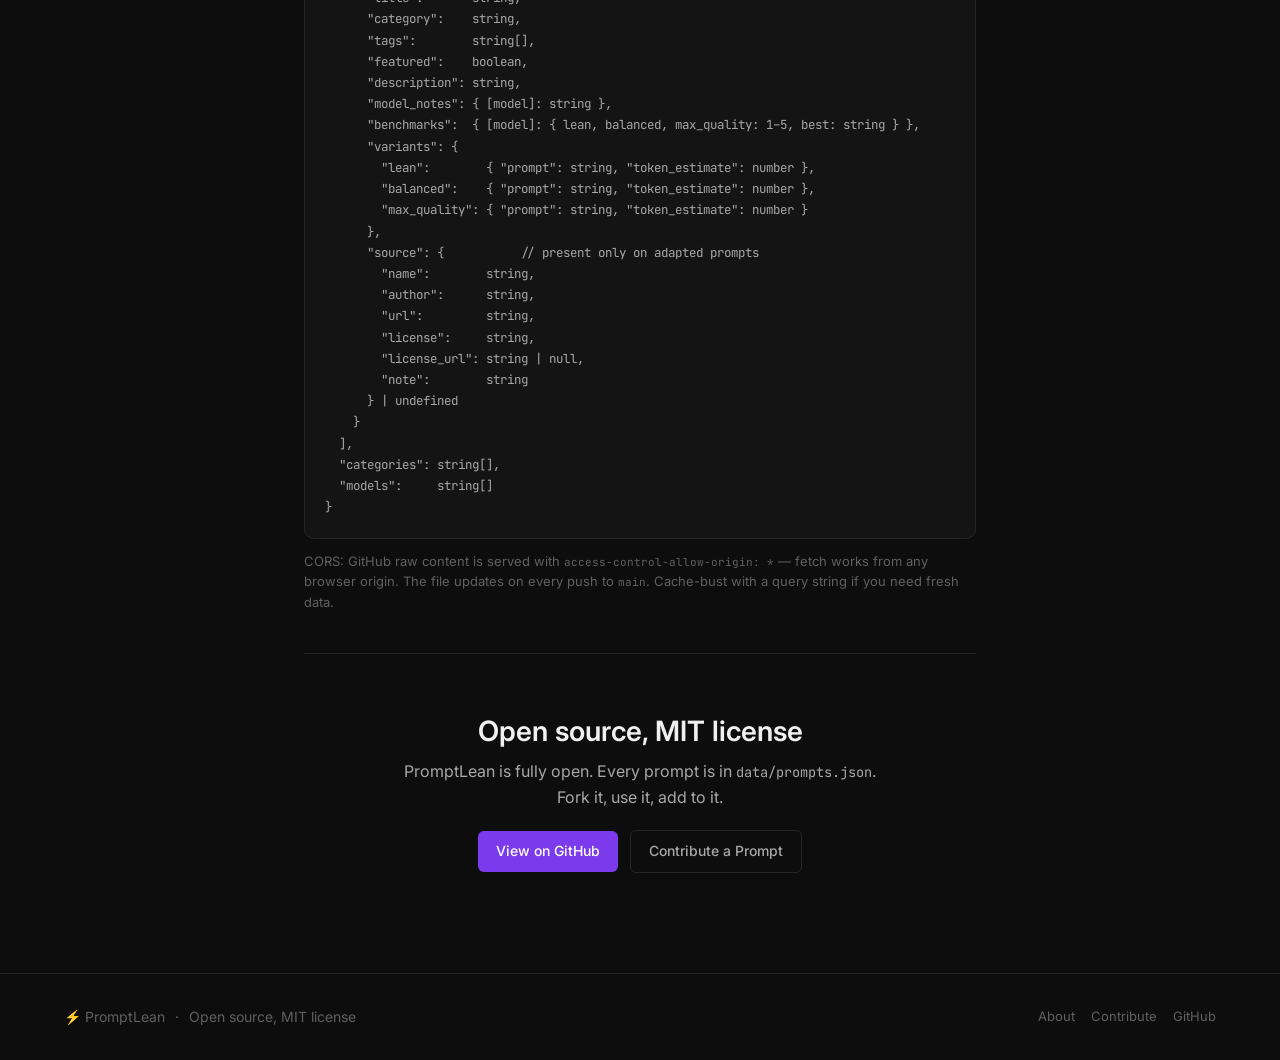
==== commit 07425c90: "docs: add proper attribution for all sourced prompts - Add `source` field to 19 adapted prompts in d" ====
--- a/about.html
+++ b/about.html
@@ -191,7 +191,15 @@
         "lean":        { "prompt": string, "token_estimate": number },
         "balanced":    { "prompt": string, "token_estimate": number },
         "max_quality": { "prompt": string, "token_estimate": number }
-      }
+      },
+      "source": {           // present only on adapted prompts
+        "name":        string,
+        "author":      string,
+        "url":         string,
+        "license":     string,
+        "license_url": string | null,
+        "note":        string
+      } | undefined
     }
   ],
   "categories": string[],
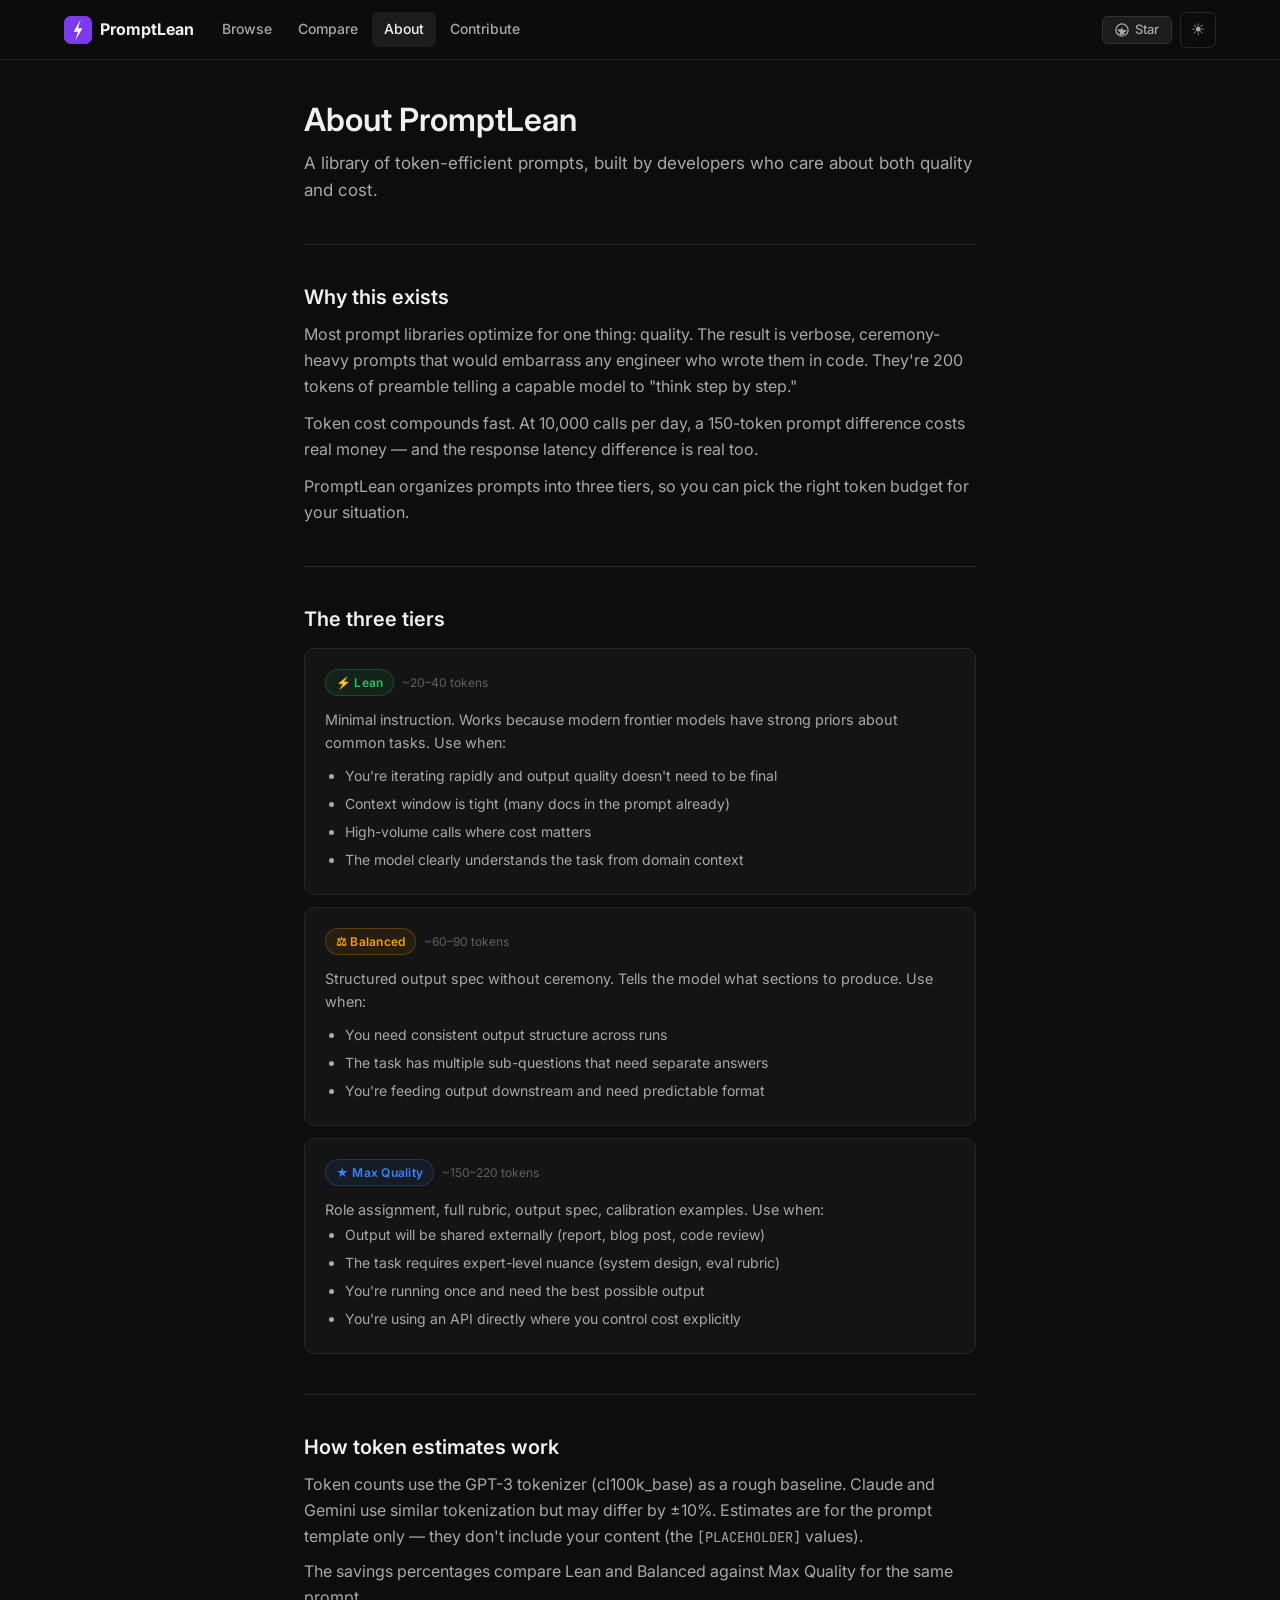
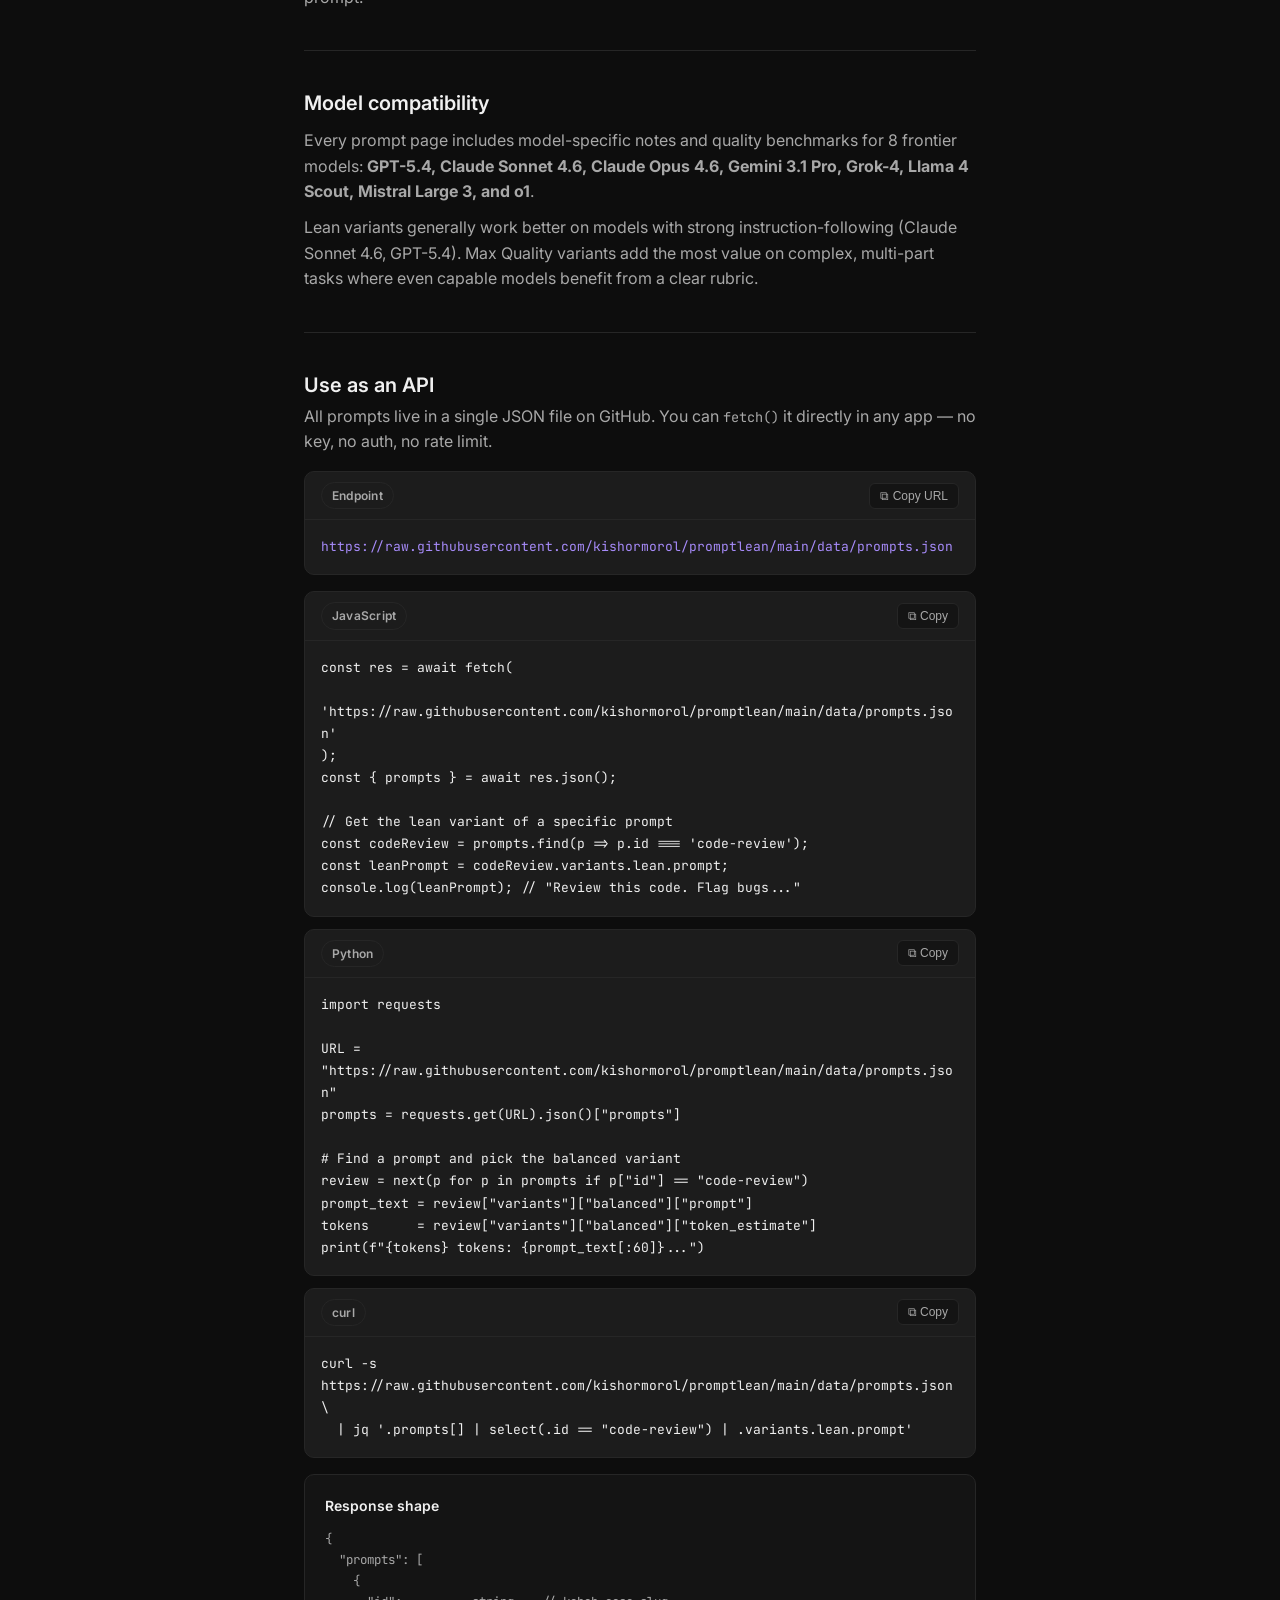
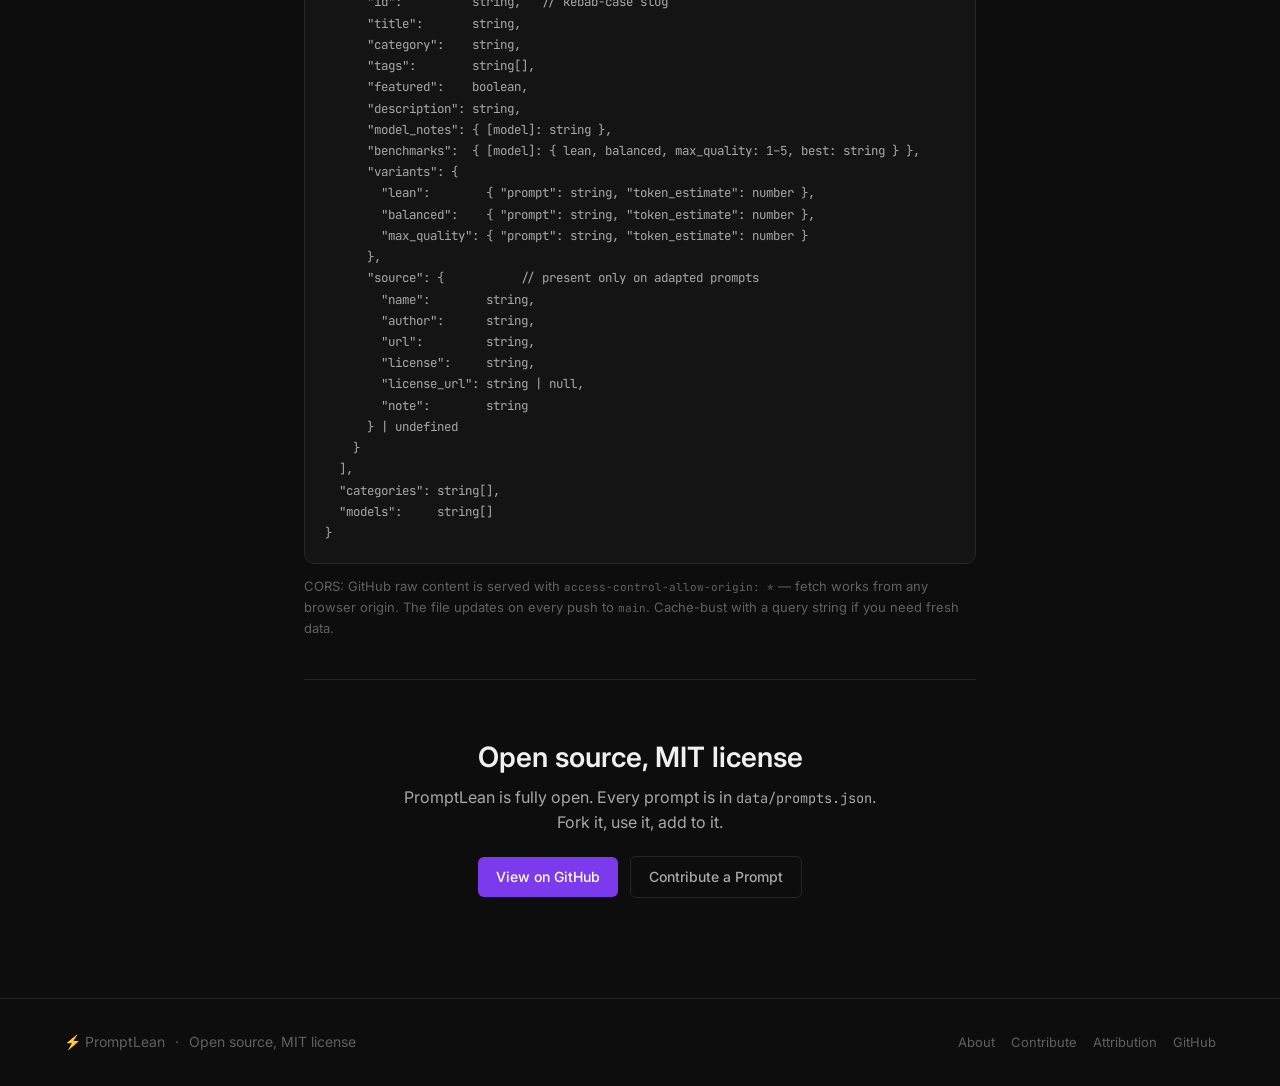
==== commit 381f2975: "fix: update stale content, add attribution UI, deduplicate helpers - llms.txt: update prompt count 1" ====
--- a/about.html
+++ b/about.html
@@ -110,8 +110,8 @@
 
     <div class="mb-8">
       <h2 style="font-size: 1.25rem; margin-bottom: 12px;">Model compatibility</h2>
-      <p style="margin-bottom: 10px;">Every prompt page includes model-specific notes for GPT-4o, Claude 3.5 Sonnet, and Gemini 1.5 Pro. These are the three most widely used frontier models as of 2025.</p>
-      <p>Lean variants generally work better on models with strong instruction-following (Claude 3.5, GPT-4o). Max Quality variants add value most on complex, multi-part tasks where even capable models benefit from a clear rubric.</p>
+      <p style="margin-bottom: 10px;">Every prompt page includes model-specific notes and quality benchmarks for 8 frontier models: <strong>GPT-5.4, Claude Sonnet 4.6, Claude Opus 4.6, Gemini 3.1 Pro, Grok-4, Llama 4 Scout, Mistral Large 3, and o1</strong>.</p>
+      <p>Lean variants generally work better on models with strong instruction-following (Claude Sonnet 4.6, GPT-5.4). Max Quality variants add the most value on complex, multi-part tasks where even capable models benefit from a clear rubric.</p>
     </div>
 
     <div class="divider"></div>
@@ -237,6 +237,7 @@
     <div class="footer-links">
       <a href="about.html" class="footer-link">About</a>
       <a href="contribute.html" class="footer-link">Contribute</a>
+      <a href="https://github.com/kishormorol/promptlean/blob/main/ATTRIBUTION.md" class="footer-link" target="_blank">Attribution</a>
       <a href="https://github.com/kishormorol/promptlean" class="footer-link" target="_blank">GitHub</a>
     </div>
   </div>
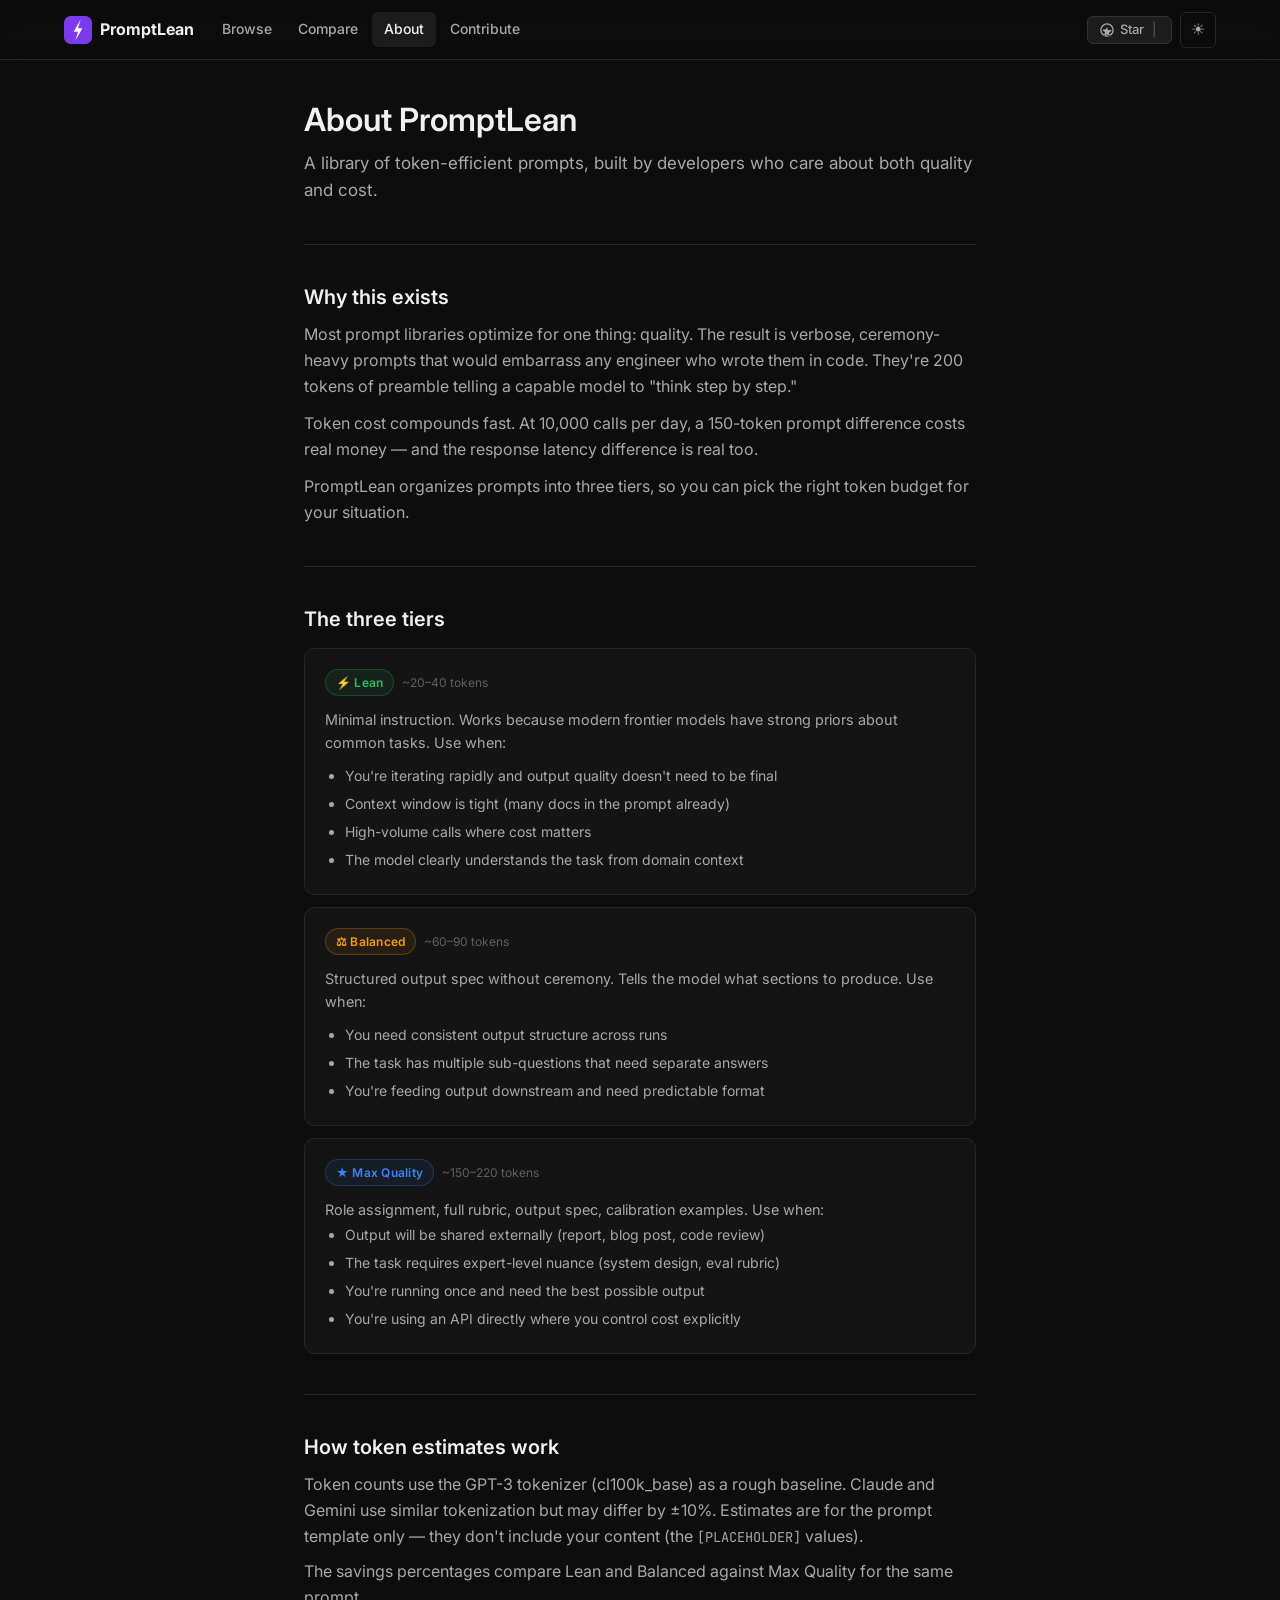
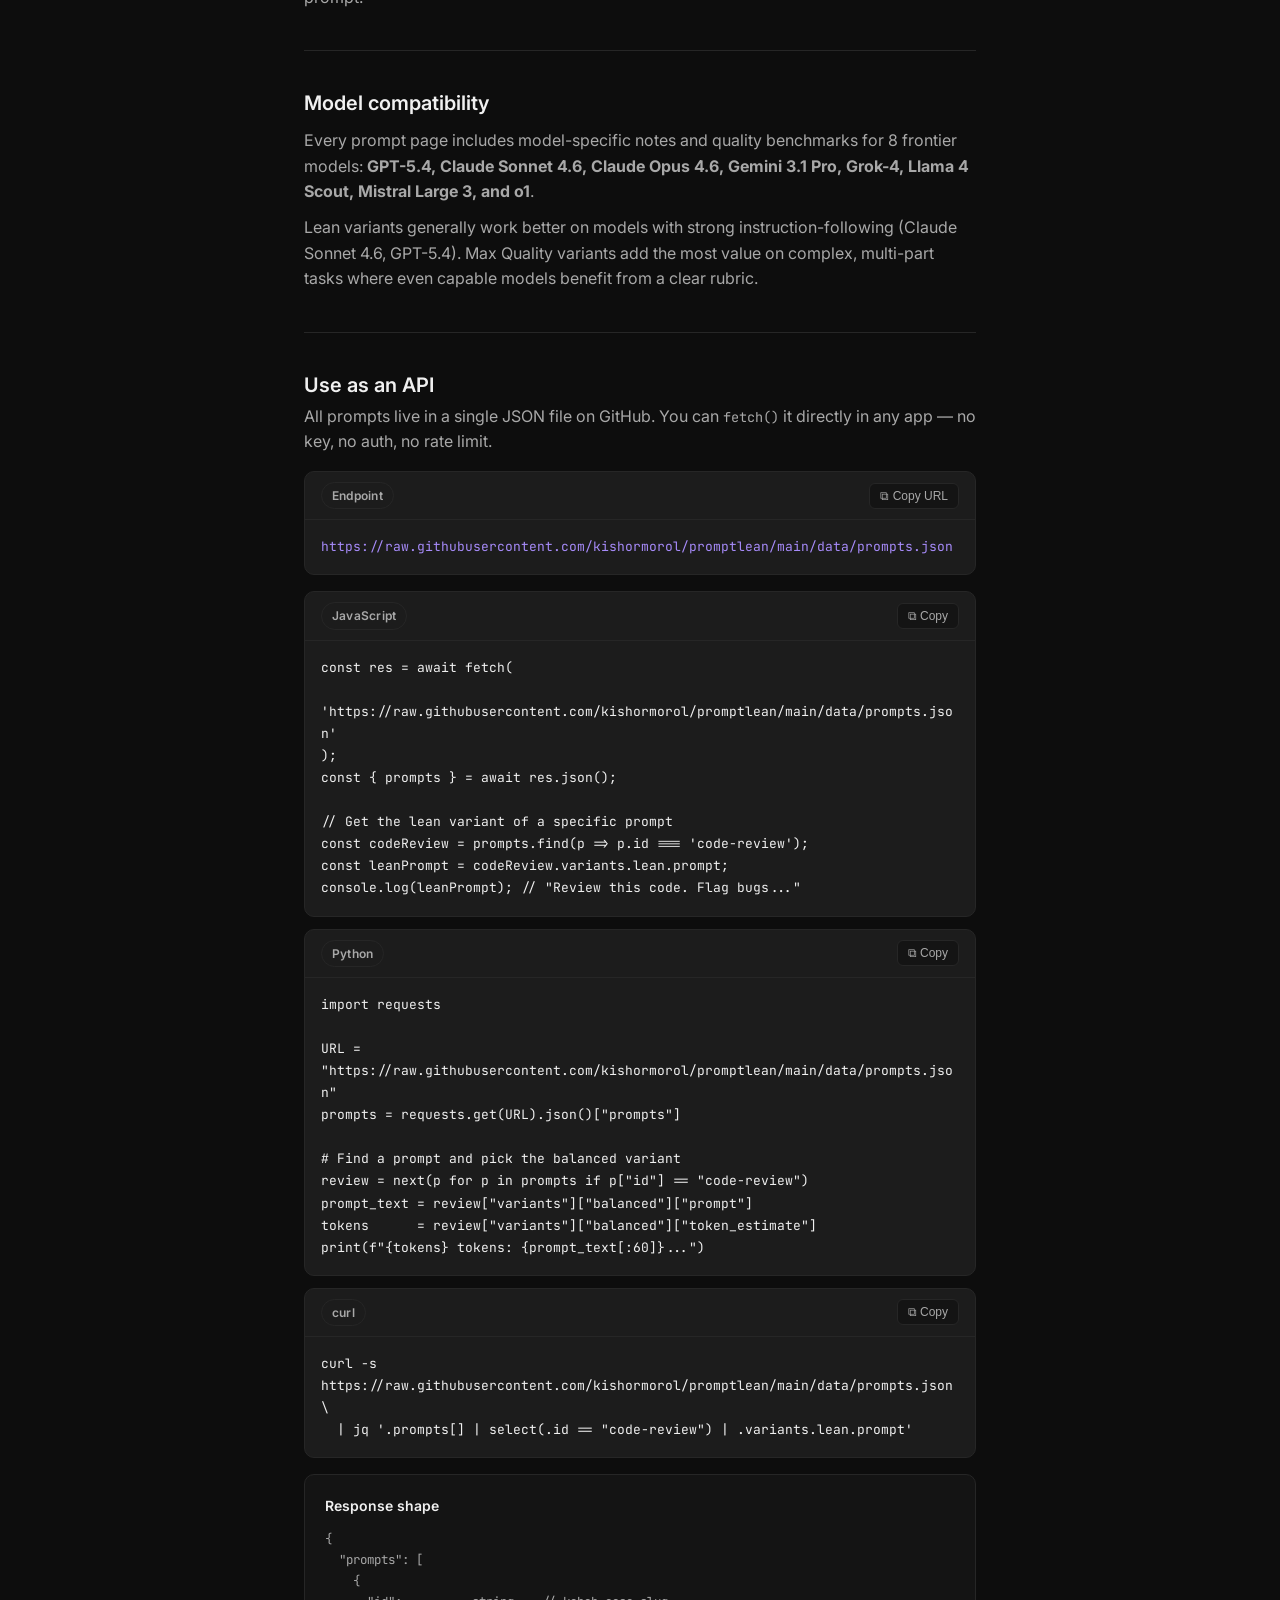
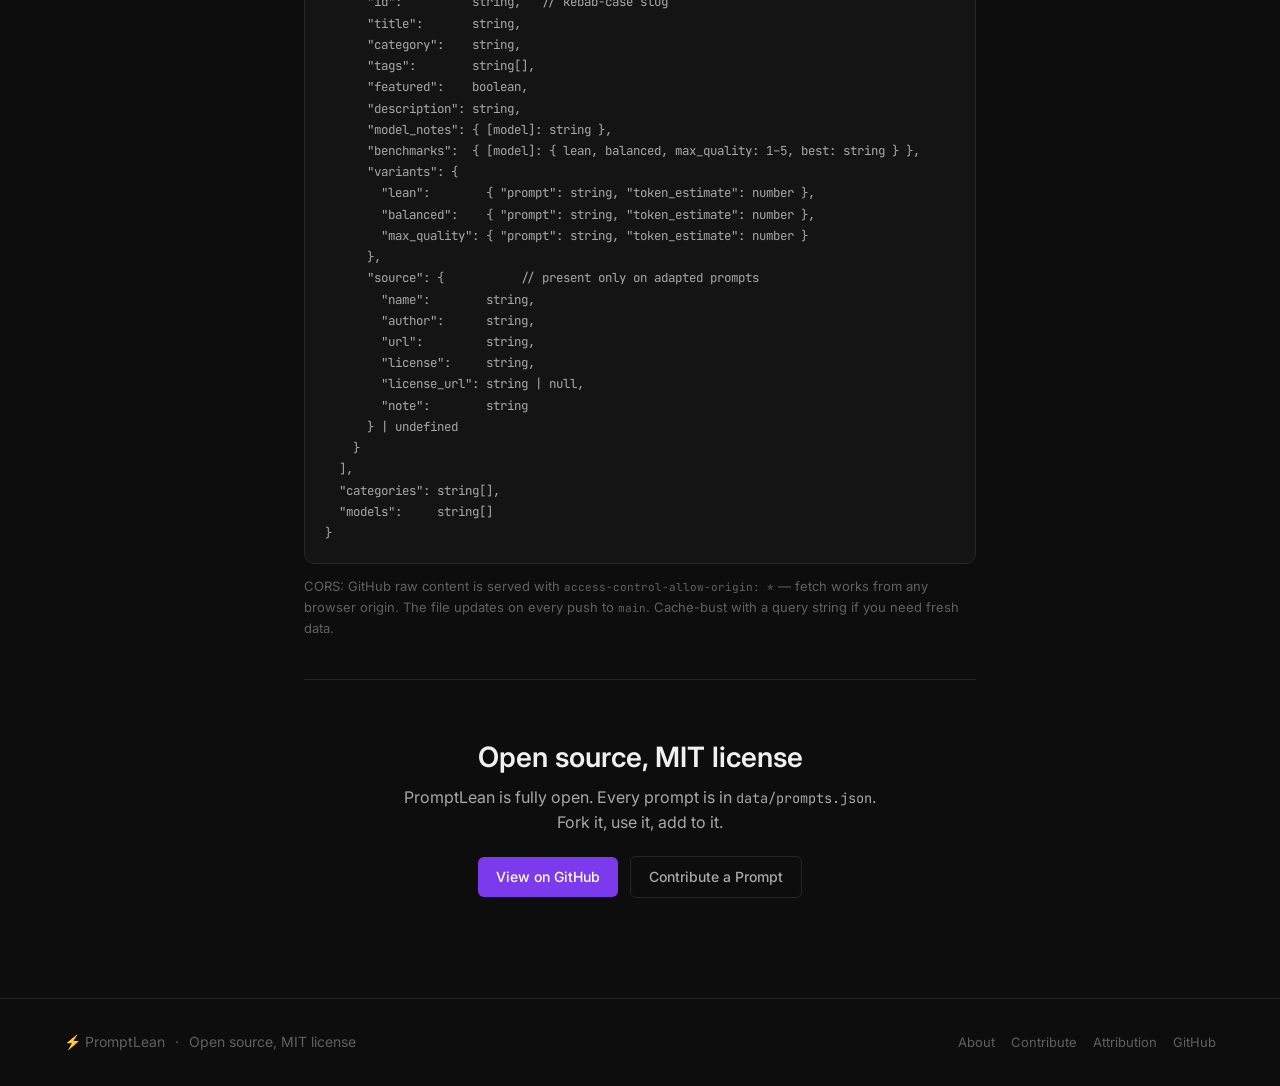
==== commit 1a4a51e2: "feat: display live GitHub star count in nav button Fetches stargazers_count from the GitHub API on p" ====
--- a/about.html
+++ b/about.html
@@ -27,7 +27,7 @@
     <div class="nav-actions">
       <a href="https://github.com/kishormorol/promptlean" target="_blank" rel="noopener" class="github-star-btn">
         <svg viewBox="0 0 16 16" fill="currentColor"><path d="M8 .25a7.75 7.75 0 1 0 0 15.5A7.75 7.75 0 0 0 8 .25Zm0 1.5a6.25 6.25 0 1 1 0 12.5A6.25 6.25 0 0 1 8 1.75Zm-.25 3.25a.75.75 0 0 1 .5 0l.963 2.97 3.124.022a.75.75 0 0 1 .44 1.354l-2.527 1.82.972 2.95a.75.75 0 0 1-1.154.838L8 12.845l-2.068 1.414a.75.75 0 0 1-1.154-.838l.972-2.95-2.527-1.82a.75.75 0 0 1 .44-1.354l3.124-.022L7.75 5Z"/></svg>
-        <span>Star</span>
+        <span>Star</span><span class="gh-star-sep">|</span><span id="gh-stars"></span>
       </a>
       <button class="theme-toggle" id="theme-toggle" title="Toggle theme">☀</button>
     </div>
--- a/assets/css/main.css
+++ b/assets/css/main.css
@@ -224,6 +224,8 @@
   background: rgba(245,158,11,0.08);
 }
 .github-star-btn svg { width: 14px; height: 14px; flex-shrink: 0; display: block; }
+.gh-star-sep { opacity: 0.35; margin: 0 2px; }
+#gh-stars:empty { display: none; }
 
 /* ── Buttons ─────────────────────────────────── */
 .btn {
